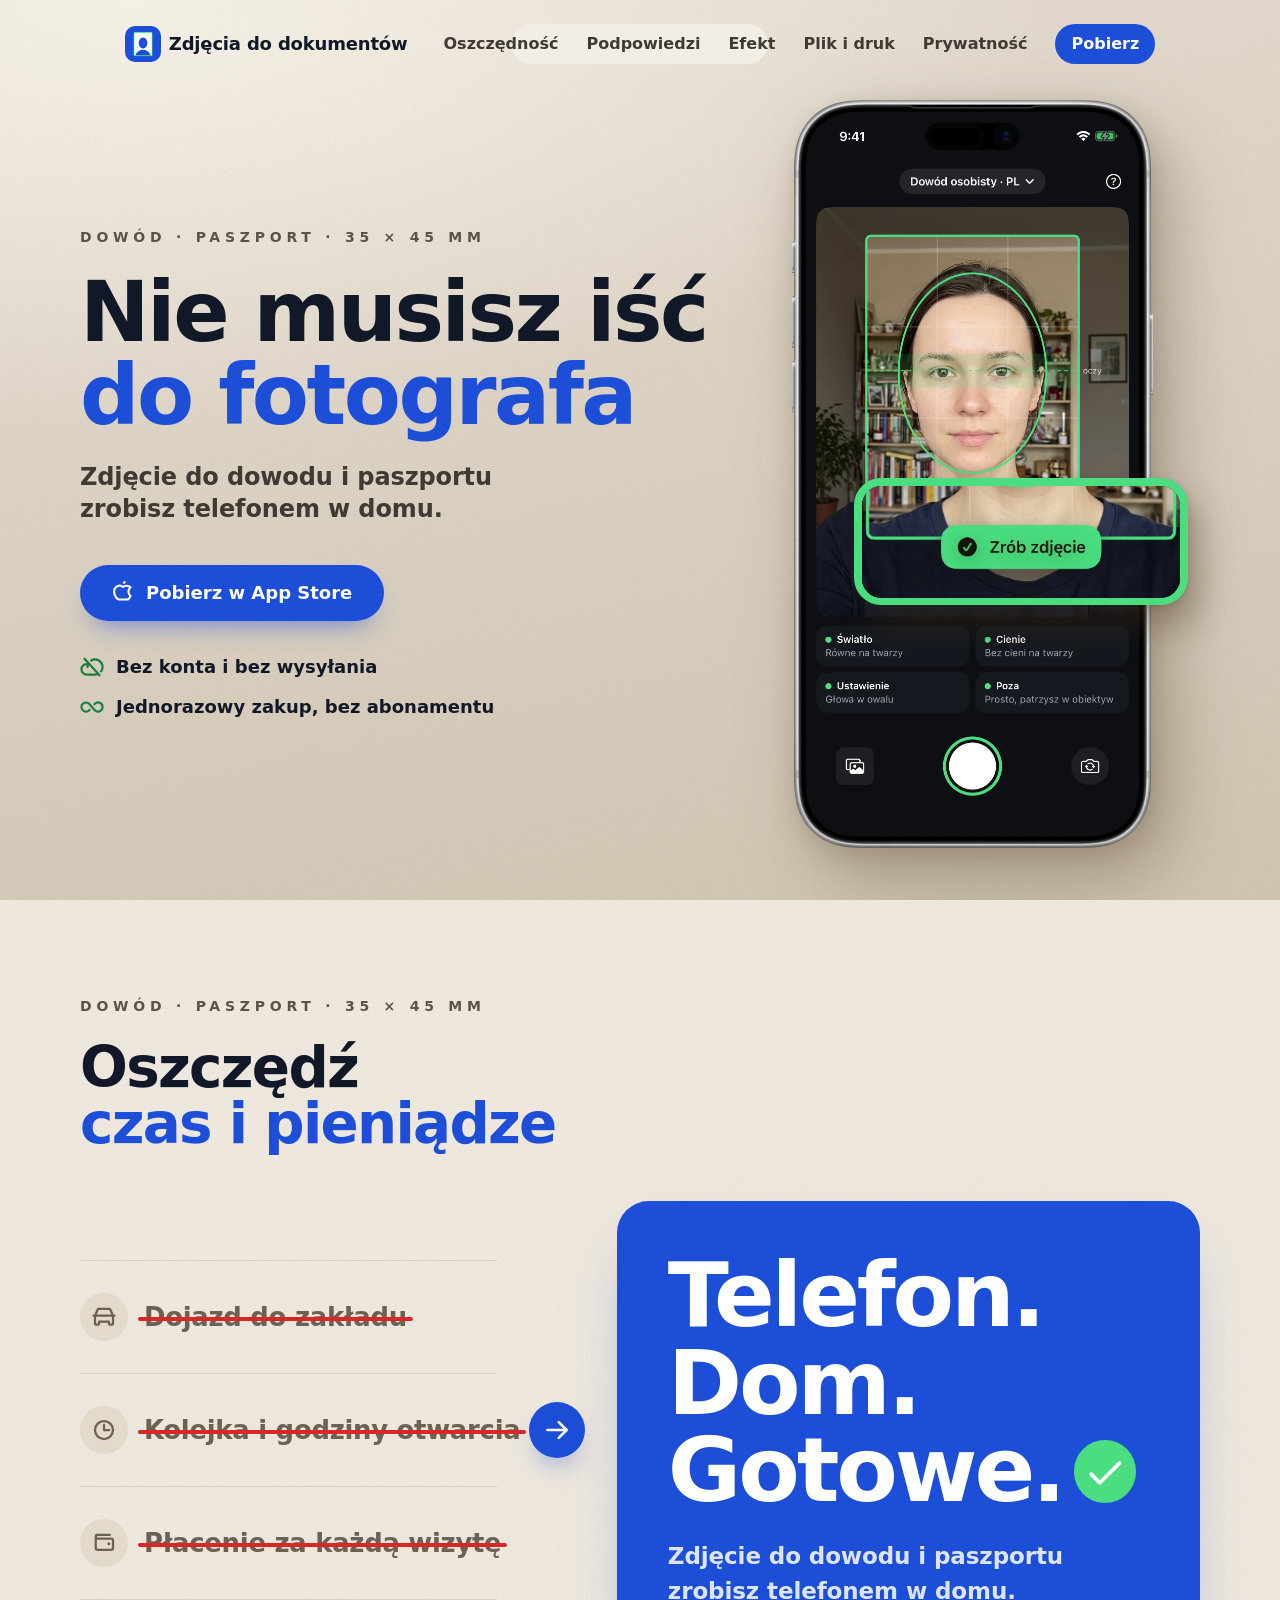
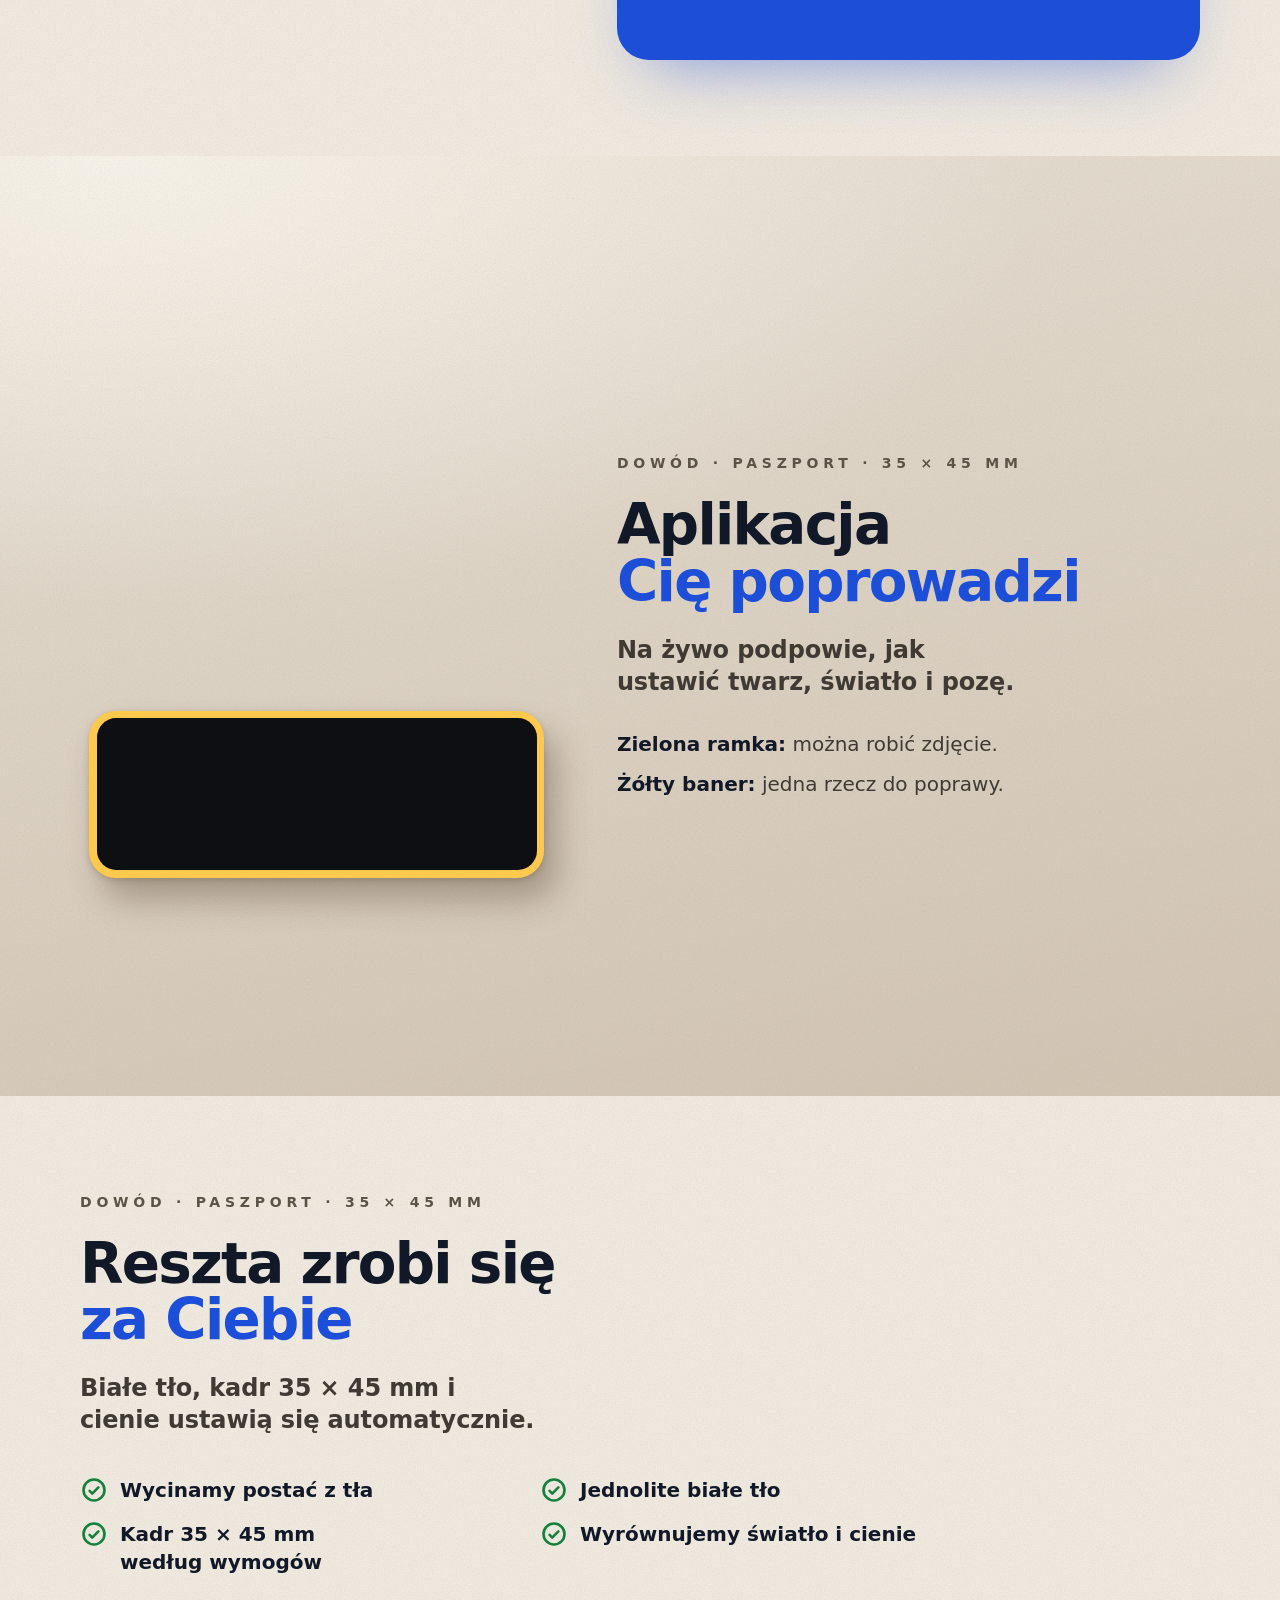
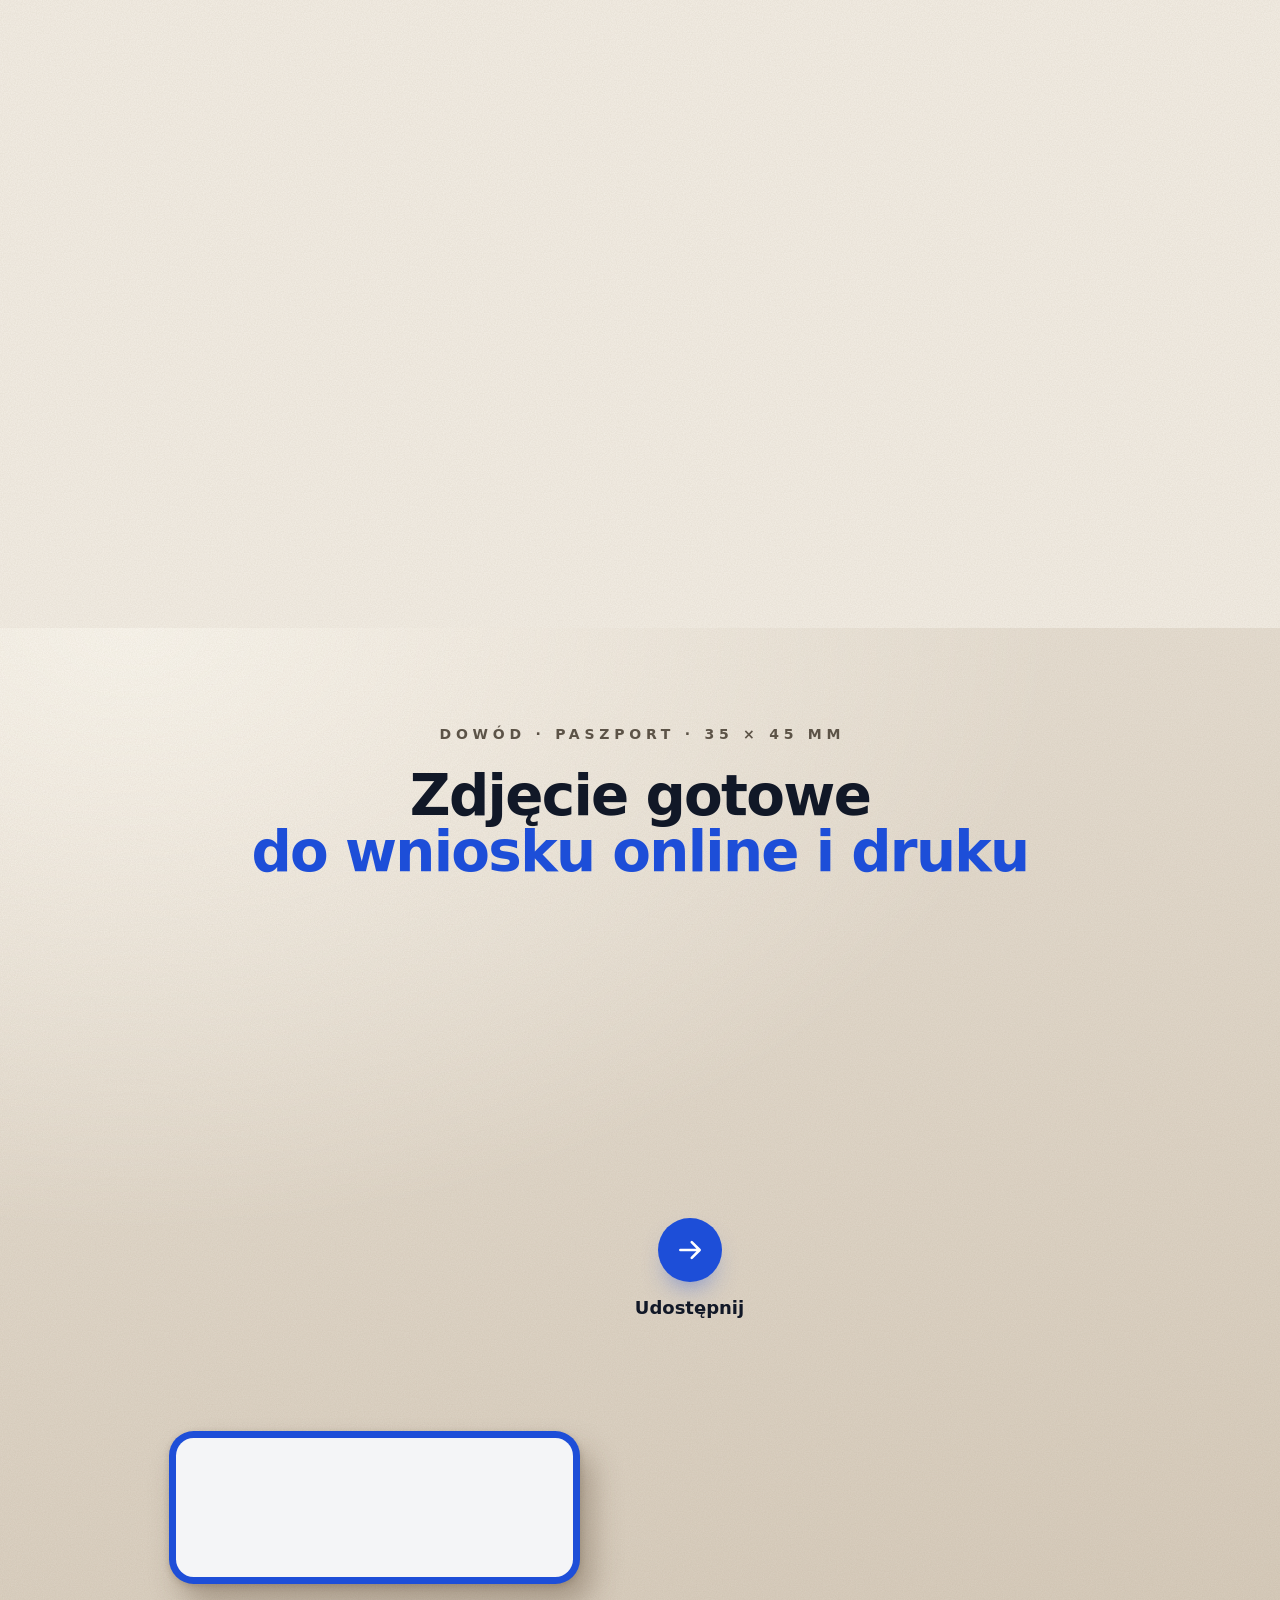
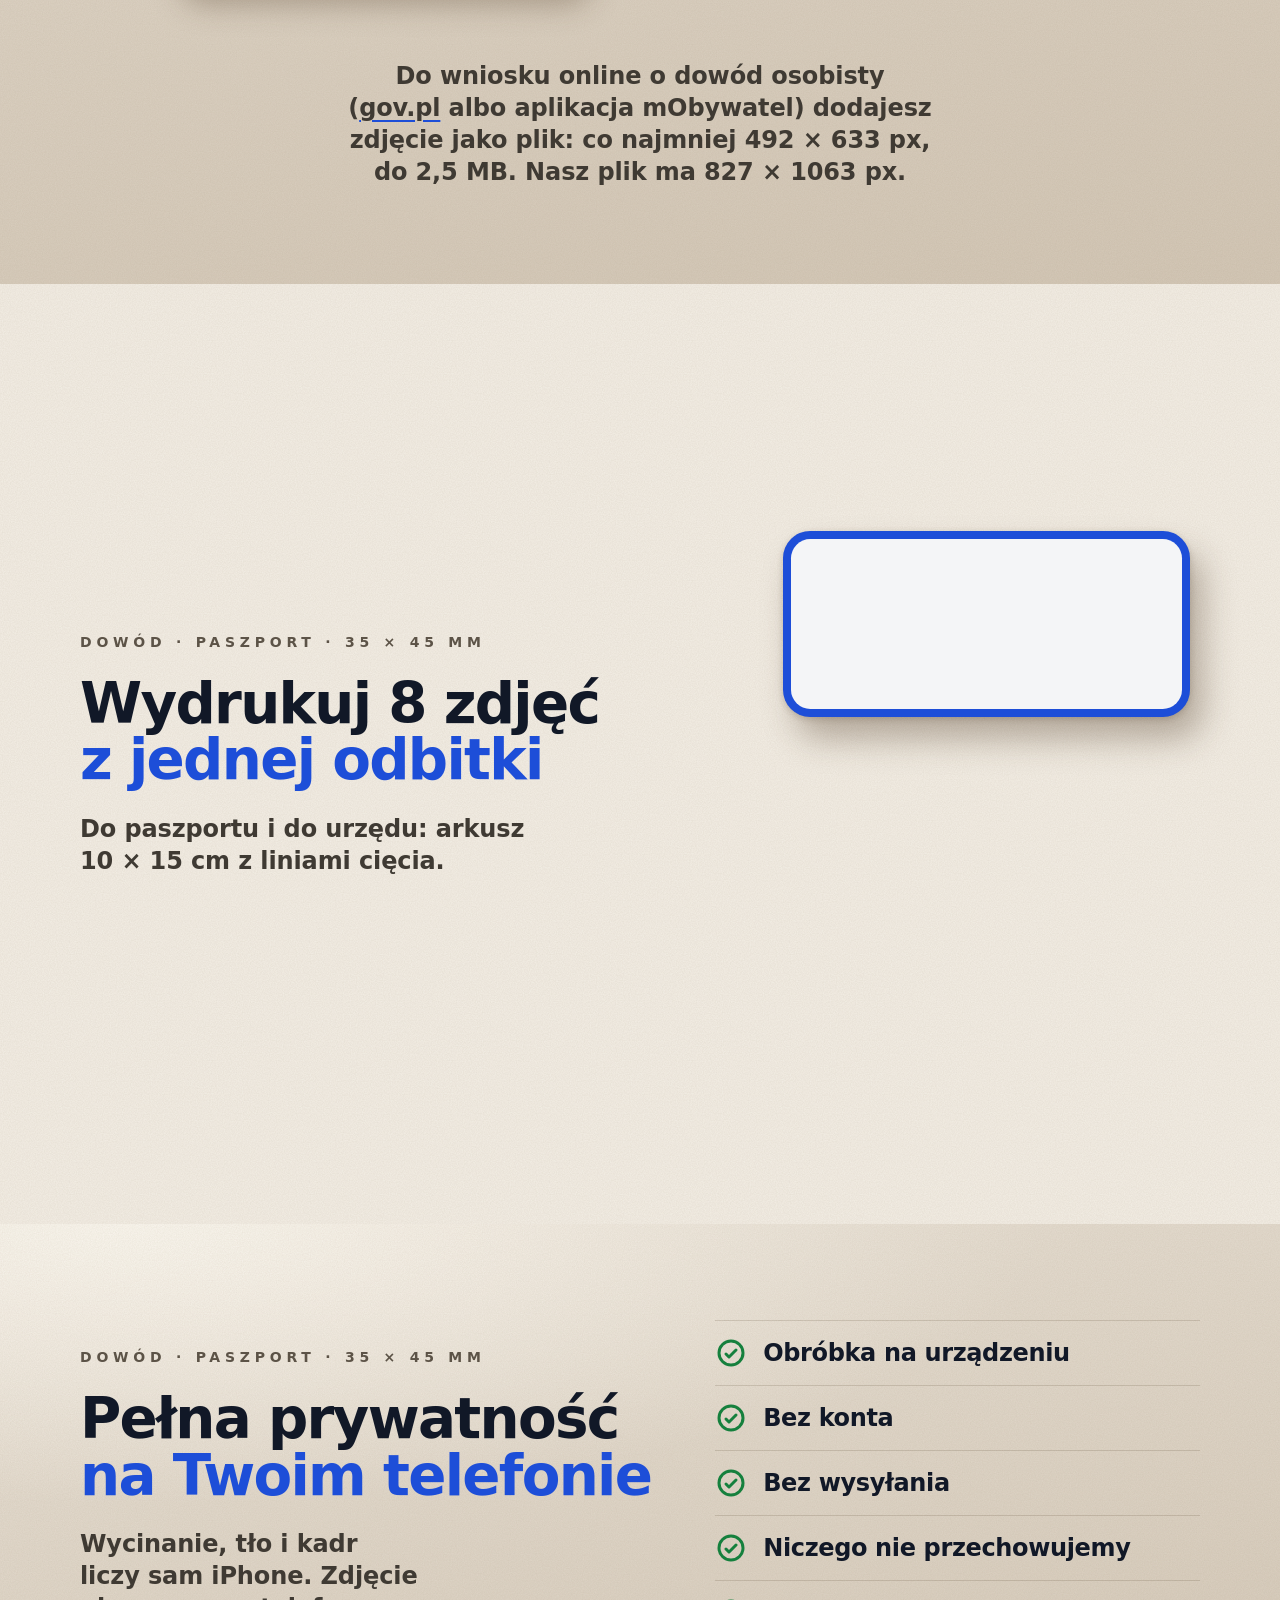
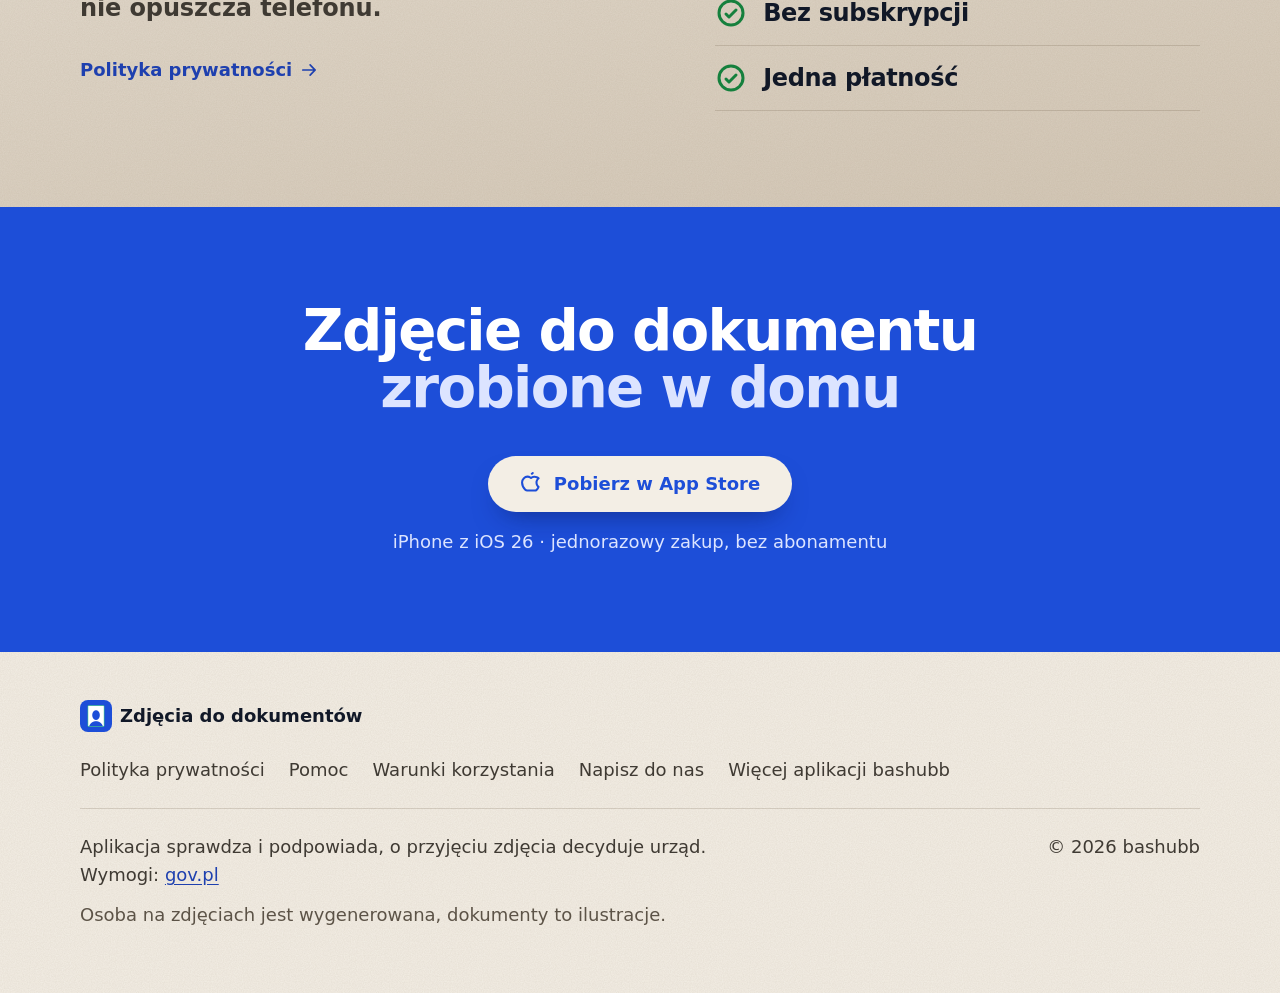
==== index.html @ 4c72c9cf "Strona w korzeniu repozytorium (Pages z korzenia)" ====
<!doctype html>
<html lang="pl" class="no-js">
<head>
<meta charset="utf-8">
<meta name="viewport" content="width=device-width, initial-scale=1, viewport-fit=cover">
<title>Zdjęcia do dokumentów: zdjęcie do dowodu i paszportu telefonem w domu</title>
<meta name="description" content="Zdjęcie do dowodu i paszportu zrobisz telefonem w domu. Aparat z ramką i owalem z maski MSWiA, podpowiedzi na żywo, potem białe tło, kadr 35 × 45 mm i cienie robią się same. Plik do wniosku online o dowód osobisty albo arkusz 10 × 15 cm do druku. Wszystko na iPhonie.">
<link rel="canonical" href="https://bashubb.com/idphoto/">
<meta property="og:url" content="https://bashubb.com/idphoto/">
<meta name="theme-color" content="#f3eee5">
<meta name="color-scheme" content="light">
<meta property="og:type" content="website">
<meta property="og:locale" content="pl_PL">
<meta property="og:site_name" content="Zdjęcia do dokumentów">
<meta property="og:title" content="Nie musisz iść do fotografa">
<meta property="og:description" content="Zdjęcie do dowodu i paszportu zrobisz telefonem w domu. Ramka z maski MSWiA, białe tło i kadr 35 × 45 mm. Wszystko na iPhonie.">
<meta property="og:image" content="https://bashubb.com/idphoto/assets/social-preview.jpg">
<meta property="og:image:width" content="1200">
<meta property="og:image:height" content="630">
<meta property="og:image:alt" content="Zdjęcia do dokumentów: Nie musisz iść do fotografa. Aparat z zieloną ramką do zdjęcia do dowodu i paszportu.">
<meta name="twitter:card" content="summary_large_image">
<meta name="twitter:image" content="https://bashubb.com/idphoto/assets/social-preview.jpg">
<link rel="icon" href="assets/fav/favicon-32.png" type="image/png" sizes="32x32">
<link rel="icon" href="assets/fav/favicon-48.png" type="image/png" sizes="48x48">
<link rel="icon" href="assets/fav/favicon-192.png" type="image/png" sizes="192x192">
<link rel="apple-touch-icon" href="assets/fav/apple-touch-icon.png">
<link rel="preload" href="assets/media/phone-ready.webp" as="image" type="image/webp" fetchpriority="high">
<link rel="stylesheet" href="assets/landing.css?v=2">
<link rel="stylesheet" href="assets/idphoto.css?v=3">
<script type="application/ld+json">
{
  "@context": "https://schema.org",
  "@type": "SoftwareApplication",
  "name": "Zdjęcia do dokumentów",
  "operatingSystem": "iOS 26 lub nowszy",
  "applicationCategory": "PhotographyApplication",
  "inLanguage": "pl",
  "url": "https://bashubb.com/idphoto/",
  "description": "Zdjęcie do dowodu osobistego i paszportu telefonem: ramka i owal z maski MSWiA, podpowiedzi na żywo, automatycznie białe tło, kadr 35 × 45 mm i wyrównane cienie. Plik do wniosku online o dowód osobisty albo arkusz 10 × 15 cm do druku (paszport, urząd). Wszystko na telefonie.",
  "publisher": {"@type": "Organization", "name": "bashubb", "url": "https://bashubb.com/"}
}
</script>
</head>
<body>
<svg width="0" height="0" style="position:absolute" aria-hidden="true"><symbol id="i-apple-logo" viewBox="0 0 256 256" fill="currentColor"><path d="M227,168a12,12,0,0,0-4.21-5.09C207.25,152.22,204,133.68,204,120c0-16.17,12.68-30.6,20.25-37.76a12,12,0,0,0,0-17.43C210.89,52.17,188.81,44,168,44a76.29,76.29,0,0,0-40,11.37,75.59,75.59,0,0,0-93.58,11A78.64,78.64,0,0,0,12,123.51,131,131,0,0,0,53.43,216,43.81,43.81,0,0,0,83.6,228h87.69a43.87,43.87,0,0,0,32.05-13.85,127.63,127.63,0,0,0,18.4-25.39c1.57-2.88,3-5.71,4.14-8.41C227.47,176.67,229.12,172.87,227,168Zm-41.23,29.82A19.78,19.78,0,0,1,171.29,204H83.6a19.85,19.85,0,0,1-13.7-5.42A107.18,107.18,0,0,1,36,122.88,54.49,54.49,0,0,1,51.5,83.28,50.86,50.86,0,0,1,88,68h.72A51.5,51.5,0,0,1,120.48,79.4a12,12,0,0,0,15,0A51.41,51.41,0,0,1,168,68a67.24,67.24,0,0,1,29.88,7.4C186.26,89.66,180,105.13,180,120c0,23.33,7.47,42.89,21.25,56.19A103.3,103.3,0,0,1,185.76,197.81ZM128.75,13A43.83,43.83,0,0,1,142.17,1.51a12,12,0,0,1,11.64,21,19.84,19.84,0,0,0-6.11,5.24A12,12,0,0,1,128.75,13Z"/></symbol><symbol id="i-arrow-right" viewBox="0 0 256 256" fill="currentColor"><path d="M224.49,136.49l-72,72a12,12,0,0,1-17-17L187,140H40a12,12,0,0,1,0-24H187L135.51,64.48a12,12,0,0,1,17-17l72,72A12,12,0,0,1,224.49,136.49Z"/></symbol><symbol id="i-car-simple" viewBox="0 0 256 256" fill="currentColor"><path d="M240,100h-8.2L205.08,39.88A20,20,0,0,0,186.8,28H69.2A20,20,0,0,0,50.92,39.88L24.2,100H16a12,12,0,0,0,0,24h4v76a20,20,0,0,0,20,20H68a20,20,0,0,0,20-20V188h80v12a20,20,0,0,0,20,20h28a20,20,0,0,0,20-20V124h4a12,12,0,0,0,0-24ZM71.8,52H184.2l21.33,48H50.47ZM212,196H192V176a12,12,0,0,0-12-12H76a12,12,0,0,0-12,12v20H44V124H212Z"/></symbol><symbol id="i-check" viewBox="0 0 256 256" fill="currentColor"><path d="M232.49,80.49l-128,128a12,12,0,0,1-17,0l-56-56a12,12,0,1,1,17-17L96,183,215.51,63.51a12,12,0,0,1,17,17Z"/></symbol><symbol id="i-check-circle" viewBox="0 0 256 256" fill="currentColor"><path d="M176.49,95.51a12,12,0,0,1,0,17l-56,56a12,12,0,0,1-17,0l-24-24a12,12,0,1,1,17-17L112,143l47.51-47.52A12,12,0,0,1,176.49,95.51ZM236,128A108,108,0,1,1,128,20,108.12,108.12,0,0,1,236,128Zm-24,0a84,84,0,1,0-84,84A84.09,84.09,0,0,0,212,128Z"/></symbol><symbol id="i-clock" viewBox="0 0 256 256" fill="currentColor"><path d="M128,20A108,108,0,1,0,236,128,108.12,108.12,0,0,0,128,20Zm0,192a84,84,0,1,1,84-84A84.09,84.09,0,0,1,128,212Zm68-84a12,12,0,0,1-12,12H128a12,12,0,0,1-12-12V72a12,12,0,0,1,24,0v44h44A12,12,0,0,1,196,128Z"/></symbol><symbol id="i-cloud-slash" viewBox="0 0 256 256" fill="currentColor"><path d="M56.88,31.93A12,12,0,1,0,39.12,48.07L71.79,84A68,68,0,0,0,72,220h88a91.26,91.26,0,0,0,30.66-5.24l8.46,9.31a12,12,0,0,0,17.76-16.14ZM160,196H72a44,44,0,0,1-1.8-87.95A91.91,91.91,0,0,0,68,128a12,12,0,0,0,24,0,68.22,68.22,0,0,1,2.66-18.84l77.88,85.67A68.67,68.67,0,0,1,160,196Zm92-68a91.32,91.32,0,0,1-17.53,54,12,12,0,1,1-19.41-14.11,68,68,0,0,0-89.57-98.53,12,12,0,0,1-12.2-20.66A92,92,0,0,1,252,128Z"/></symbol><symbol id="i-infinity" viewBox="0 0 256 256" fill="currentColor"><path d="M252,128a60,60,0,0,1-102.43,42.43l-.49-.53L89.22,102.31a36,36,0,1,0,0,51.38l3.08-3.48a12,12,0,1,1,18,15.91l-3.35,3.78-.49.53a60,60,0,1,1,0-84.86l.49.53,59.86,67.59a36,36,0,1,0,0-51.38l-3.08,3.48a12,12,0,1,1-18-15.91l3.35-3.78.49-.53A60,60,0,0,1,252,128Z"/></symbol><symbol id="i-wallet" viewBox="0 0 256 256" fill="currentColor"><path d="M196,136a16,16,0,1,1-16-16A16,16,0,0,1,196,136Zm40-36v80a32,32,0,0,1-32,32H60a32,32,0,0,1-32-32V60.92A32,32,0,0,1,60,28H192a12,12,0,0,1,0,24H60a8,8,0,0,0-8,8.26v.08A8.32,8.32,0,0,0,60.48,68H204A32,32,0,0,1,236,100Zm-24,0a8,8,0,0,0-8-8H60.48A33.72,33.72,0,0,1,52,90.92V180a8,8,0,0,0,8,8H204a8,8,0,0,0,8-8Z"/></symbol></svg>

<a class="skip" href="#main">Przejdź do treści</a>

<nav class="island" aria-label="Główna nawigacja">
  <a class="brand" href="./"><img src="assets/app-icon-128.png" alt="" width="28" height="28">Zdjęcia do dokumentów</a>
  <div class="links">
    <a href="#save">Oszczędność</a>
    <a href="#guide">Podpowiedzi</a>
    <a href="#auto">Efekt</a>
    <a href="#send">Plik i druk</a>
    <a href="#privacy">Prywatność</a>
  </div>
  <a class="btn sm cta" href="https://apps.apple.com/pl/app/" data-todo="app-store-url">Pobierz</a>
  <button class="burger" type="button" aria-expanded="false" aria-controls="menu" aria-label="Otwórz menu"><span></span><span></span></button>
</nav>
<div class="menu" id="menu">
  <a href="#save">Oszczędność</a>
  <a href="#guide">Podpowiedzi</a>
  <a href="#auto">Efekt</a>
  <a href="#send">Plik i druk</a>
  <a href="#privacy">Prywatność</a>
  <a href="support/">Pomoc</a>
</div>

<main id="main">

<!-- 1. Hero -->
<section class="hero band-sand" aria-labelledby="hero-title">
  <div class="wrap hero-grid">
    <div class="hero-copy reveal">
      <span class="eyebrow">Dowód · paszport · 35&nbsp;×&nbsp;45&nbsp;mm</span>
      <h1 class="hero-title" id="hero-title"><span class="l1">Nie musisz iść</span> <span class="l2">do fotografa</span></h1>
      <p class="sub">Zdjęcie do dowodu i paszportu zrobisz telefonem w domu.</p>
      <div class="cta-row">
        <a class="btn lg" href="https://apps.apple.com/pl/app/" data-todo="app-store-url"><svg class="apple" aria-hidden="true"><use href="#i-apple-logo"/></svg>Pobierz w App Store</a>
      </div>
      <ul class="proof" aria-label="W skrócie">
        <li><svg aria-hidden="true"><use href="#i-cloud-slash"/></svg>Bez konta i bez wysyłania</li>
        <li><svg aria-hidden="true"><use href="#i-infinity"/></svg>Jednorazowy zakup, bez abonamentu</li>
      </ul>
    </div>
    <div class="stage-col reveal d2" style="--or:0.13">
      <div class="stage">
        <img class="ph" src="assets/media/phone-ready.webp" width="1428" height="2959" alt="Aparat aplikacji: twarz w zielonej ramce i owalu, a na dole zielony baner „Zrób zdjęcie” i cztery podpowiedzi: światło, cienie, ustawienie, poza" fetchpriority="high">
        <div class="zoom green" aria-hidden="true" style="--zl:17.087%;--zt:50.558%;--zw:92.640%;--rx:0.19538;--ry:0.49882;--rw:0.60924;--rh:0.10308;--ar:870/305"><div class="zp"><div class="zi i-ready"></div></div></div>
      </div>
    </div>
  </div>
</section>

<!-- 2. Save -->
<section class="save band-light pad" id="save" aria-labelledby="save-title">
  <div class="wrap">
    <div class="reveal">
      <span class="eyebrow">Dowód · paszport · 35&nbsp;×&nbsp;45&nbsp;mm</span>
      <h2 class="title" id="save-title"><span class="l1">Oszczędź</span> <span class="l2">czas i pieniądze</span></h2>
    </div>
    <div class="save-grid">
      <ul class="costs reveal" aria-label="Czego nie trzeba robić">
        <li><span class="badge" aria-hidden="true"><svg><use href="#i-car-simple"/></svg></span><s class="cost">Dojazd do zakładu</s></li>
        <li><span class="badge" aria-hidden="true"><svg><use href="#i-clock"/></svg></span><s class="cost">Kolejka i godziny otwarcia</s></li>
        <li><span class="badge" aria-hidden="true"><svg><use href="#i-wallet"/></svg></span><s class="cost">Płacenie za każdą wizytę</s></li>
      </ul>
      <span class="save-arrow" aria-hidden="true"><svg><use href="#i-arrow-right"/></svg></span>
      <div class="answer-card reveal d2">
        <p class="answer"><span>Telefon.</span><span>Dom.</span><span class="done">Gotowe.<i class="tick" aria-hidden="true"><svg><use href="#i-check"/></svg></i></span></p>
        <p class="answer-sub">Zdjęcie do dowodu i paszportu zrobisz telefonem w&nbsp;domu.</p>
      </div>
    </div>
  </div>
</section>

<!-- 3. Guide -->
<section class="guide band-sand pad" id="guide" aria-labelledby="guide-title">
  <div class="wrap split">
    <div class="stage-col reveal" style="--ol:0.31">
      <div class="stage">
        <img class="ph" src="assets/media/phone-hint.webp" width="1428" height="2959" alt="Aparat z żółtym banerem „Odsuń się trochę” i czterema podpowiedziami na dole: światło, cienie, ustawienie podświetlone na żółto, poza" loading="lazy">
        <div class="zoom amber" aria-hidden="true" style="--zl:-28.390%;--zt:61.375%;--zw:126.009%;--rx:0.04482;--ry:0.69145;--rw:0.91036;--rh:0.14363;--ar:1300/425;--zp:0.01681;--zbg:#0e0f12"><div class="zp"><div class="zi i-hint"></div></div></div>
      </div>
    </div>
    <div class="reveal d2">
      <span class="eyebrow">Dowód · paszport · 35&nbsp;×&nbsp;45&nbsp;mm</span>
      <h2 class="title" id="guide-title"><span class="l1">Aplikacja</span> <span class="l2">Cię poprowadzi</span></h2>
      <p class="sub">Na żywo podpowie, jak ustawić twarz, światło i pozę.</p>
      <ul class="say">
        <li><b>Zielona ramka:</b> można robić zdjęcie.</li>
        <li><b>Żółty baner:</b> jedna rzecz do poprawy.</li>
      </ul>
    </div>
  </div>
</section>

<!-- 4. The rest is automatic -->
<section class="auto band-light pad" id="auto" aria-labelledby="auto-title">
  <div class="wrap">
    <div class="reveal">
      <span class="eyebrow">Dowód · paszport · 35&nbsp;×&nbsp;45&nbsp;mm</span>
      <h2 class="title" id="auto-title"><span class="l1">Reszta zrobi się</span> <span class="l2">za Ciebie</span></h2>
      <p class="sub">Białe tło, kadr 35&nbsp;×&nbsp;45&nbsp;mm i cienie ustawią się automatycznie.</p>
    </div>
    <ul class="ticks reveal d1">
      <li><svg aria-hidden="true"><use href="#i-check-circle"/></svg>Wycinamy postać z tła</li>
      <li><svg aria-hidden="true"><use href="#i-check-circle"/></svg>Jednolite białe tło</li>
      <li><svg aria-hidden="true"><use href="#i-check-circle"/></svg>Kadr 35&nbsp;×&nbsp;45&nbsp;mm według wymogów</li>
      <li><svg aria-hidden="true"><use href="#i-check-circle"/></svg>Wyrównujemy światło i cienie</li>
    </ul>
    <div class="docs reveal">
      <img src="assets/media/documents.webp" width="2400" height="1300" alt="Makiety dokumentów z tym samym zdjęciem: paszport, dowód osobisty i prawo jazdy (ilustracja)" loading="lazy">
    </div>
  </div>
</section>

<!-- 5. Send the file -->
<section class="send band-sand pad" id="send" aria-labelledby="send-title">
  <div class="wrap">
    <div class="center reveal">
      <span class="eyebrow">Dowód · paszport · 35&nbsp;×&nbsp;45&nbsp;mm</span>
      <h2 class="title" id="send-title"><span class="l1">Zdjęcie gotowe</span> <span class="l2">do wniosku online i druku</span></h2>
    </div>
    <div class="flow">
      <div class="stage-col reveal" style="--ol:0.30">
        <div class="stage">
          <img class="ph" src="assets/media/phone-result.webp" width="1428" height="2959" alt="Zdjęcie gotowe: portret na białym tle, lista sprawdzonych wymogów i przyciski „Zapisz w Zdjęciach”, „Zapisz w Plikach” i „Udostępnij”" loading="lazy">
          <div class="zoom blue" aria-hidden="true" style="--zl:-26.639%;--zt:73.491%;--zw:124.608%;--rx:0.05882;--ry:0.81480;--rw:0.88235;--rh:0.13518;--ar:1260/400;--zp:0.02801;--zbg:#f4f5f7"><div class="zp"><div class="zi i-result"></div></div></div>
        </div>
      </div>
      <div class="flow-arrow reveal d1">
        <span class="arrow" aria-hidden="true"><svg><use href="#i-arrow-right"/></svg></span>
        <span>Udostępnij</span>
      </div>
      <div class="fig-form">
        <div class="stage-col reveal d2">
          <div class="stage">
            <img class="ph" src="assets/media/iphone-form.webp" width="900" height="1865" alt="Przykładowy formularz „Wnioski online”: krok 3 z 5, dodany plik ze zdjęciem z komunikatem „Plik dodany” i odhaczone wymagania (ilustracja)" loading="lazy">
          </div>
        </div>
      </div>
    </div>
    <p class="sub send-note reveal">Do wniosku online o dowód osobisty (<a href="https://www.gov.pl/web/gov/uzyskaj-dowod-osobisty" rel="noopener">gov.pl</a> albo aplikacja mObywatel) dodajesz zdjęcie jako plik: co najmniej 492&nbsp;×&nbsp;633&nbsp;px, do 2,5&nbsp;MB. Nasz plik ma 827&nbsp;×&nbsp;1063&nbsp;px.</p>
  </div>
</section>

<!-- 6. Print -->
<section class="print band-light pad" id="print" aria-labelledby="print-title">
  <div class="wrap split flip">
    <div class="reveal">
      <span class="eyebrow">Dowód · paszport · 35&nbsp;×&nbsp;45&nbsp;mm</span>
      <h2 class="title" id="print-title"><span class="l1">Wydrukuj 8 zdjęć</span> <span class="l2">z jednej odbitki</span></h2>
      <p class="sub">Do paszportu i do urzędu: arkusz 10&nbsp;×&nbsp;15&nbsp;cm z liniami cięcia.</p>
    </div>
    <div class="stage-col reveal d2" style="--or:0.20">
      <div class="stage">
        <img class="ph" src="assets/media/phone-print.webp" width="1428" height="2959" alt="Zdjęcie gotowe, zakładka „Do druku”: arkusz 10 × 15 cm z ośmioma zdjęciami i lista sprawdzonych wymogów" loading="lazy">
        <div class="zoom blue" aria-hidden="true" style="--zl:4.482%;--zt:20.210%;--zw:112.807%;--rx:0.04482;--ry:0.20818;--rw:0.86835;--rh:0.17405;--ar:1240/515;--zp:0.01681;--zbg:#f4f5f7"><div class="zp"><div class="zi i-print"></div></div></div>
      </div>
    </div>
  </div>
</section>

<!-- 6. Privacy -->
<section class="privacy band-sand pad" id="privacy" aria-labelledby="privacy-title">
  <div class="wrap priv">
    <div class="reveal">
      <span class="eyebrow">Dowód · paszport · 35&nbsp;×&nbsp;45&nbsp;mm</span>
      <h2 class="title" id="privacy-title"><span class="l1">Pełna prywatność</span> <span class="l2">na Twoim telefonie</span></h2>
      <p class="sub">Wycinanie, tło i kadr liczy sam iPhone. Zdjęcie nie opuszcza telefonu.</p>
      <a class="more" href="privacy/">Polityka prywatności<svg aria-hidden="true"><use href="#i-arrow-right"/></svg></a>
    </div>
    <ul class="pv reveal d2">
      <li><svg aria-hidden="true"><use href="#i-check-circle"/></svg>Obróbka na urządzeniu</li>
      <li><svg aria-hidden="true"><use href="#i-check-circle"/></svg>Bez konta</li>
      <li><svg aria-hidden="true"><use href="#i-check-circle"/></svg>Bez wysyłania</li>
      <li><svg aria-hidden="true"><use href="#i-check-circle"/></svg>Niczego nie przechowujemy</li>
      <li><svg aria-hidden="true"><use href="#i-check-circle"/></svg>Bez subskrypcji</li>
      <li><svg aria-hidden="true"><use href="#i-check-circle"/></svg>Jedna płatność</li>
    </ul>
  </div>
</section>

<!-- 7. Final call -->
<section class="final pad" aria-labelledby="final-title">
  <div class="wrap">
    <h2 class="title reveal" id="final-title"><span class="l1">Zdjęcie do dokumentu</span> <span class="l2">zrobione w domu</span></h2>
    <div class="cta-row reveal d1">
      <a class="btn lg" href="https://apps.apple.com/pl/app/" data-todo="app-store-url"><svg class="apple" aria-hidden="true"><use href="#i-apple-logo"/></svg>Pobierz w App Store</a>
    </div>
    <p class="small reveal d2">iPhone z iOS 26 · jednorazowy zakup, bez abonamentu</p>
  </div>
</section>
</main>

<footer class="footer">
  <div class="wrap">
    <a class="brand" href="./"><img src="assets/app-icon-128.png" alt="" width="32" height="32">Zdjęcia do dokumentów</a>
    <nav aria-label="Stopka">
      <a href="privacy/">Polityka prywatności</a>
      <a href="support/">Pomoc</a>
      <a href="https://www.apple.com/legal/internet-services/itunes/dev/stdeula/">Warunki korzystania</a>
      <a href="mailto:bashubb.dev@gmail.com">Napisz do nas</a>
      <a href="https://bashubb.com/">Więcej aplikacji bashubb</a>
    </nav>
    <div class="meta">
      <p class="note">Aplikacja sprawdza i podpowiada, o przyjęciu zdjęcia decyduje urząd. Wymogi: <a href="https://www.gov.pl/web/gov/zdjecie-do-dowodu-lub-paszportu" rel="noopener">gov.pl</a></p>
      <span>© 2026 bashubb</span>
      <p class="quiet">Osoba na zdjęciach jest wygenerowana, dokumenty to ilustracje.</p>
    </div>
  </div>
</footer>

<script src="assets/landing.js?v=2"></script>
<script>
(() => {
  // landing.js is shared across sites and labels its menu button in English; relabel it in Polish
  const burger = document.querySelector(".burger");
  if (!burger) return;
  const label = () => burger.setAttribute("aria-label", burger.getAttribute("aria-expanded") === "true" ? "Zamknij menu" : "Otwórz menu");
  burger.addEventListener("click", label);
  const menu = document.getElementById("menu");
  if (menu) menu.addEventListener("click", label);
  addEventListener("keydown", (e) => { if (e.key === "Escape") label(); });
})();
</script>
</body>
</html>
---- assets/landing.css ----
/* Shared landing system for bashubb app sites (Wipe, Ringbox, Tempo).
   Values follow the landing-page-design skill: Tailwind type scale, the
   2/4/8/12/16/24/32/40/48/64/80/96 spacing set, Tailwind radii, one easing.
   Each site sets its colours in theme.css. Keep this file identical across sites. */


:root {
  --s-25: 2px; --s-50: 4px; --s-75: 8px; --s-100: 12px; --s-200: 16px; --s-300: 24px;
  --s-400: 32px; --s-500: 40px; --s-600: 48px; --s-700: 64px; --s-800: 80px; --s-900: 96px;
  --ease: cubic-bezier(0.32, 0.72, 0, 1);
  --dur: 700ms;
  --wrap: 1120px;
  --gutter: var(--s-300);
}
@media (max-width: 640px) { :root { --gutter: var(--s-200); } }

*, *::before, *::after { box-sizing: border-box; }
html { -webkit-text-size-adjust: 100%; -webkit-tap-highlight-color: transparent; scroll-behavior: smooth; }
@media (prefers-reduced-motion: reduce) { html { scroll-behavior: auto; } }
body {
  margin: 0;
  background: var(--bg);
  color: var(--text);
  font-family: system-ui, sans-serif;
  font-size: 16px; line-height: 24px;
  font-optical-sizing: auto;
  -webkit-font-smoothing: antialiased;
  overflow-x: clip;
}
img, video, svg { display: block; max-width: 100%; }
a { color: inherit; }
button { font: inherit; color: inherit; }
button, a, [role="button"], summary { touch-action: manipulation; }
button, .btn, .store-badge, .chip, summary { -webkit-user-select: none; user-select: none; -webkit-touch-callout: none; }
h1, h2, h3, p { margin: 0; }
h1, h2, h3 { text-wrap: balance; font-weight: 700; }
p, li, dd { text-wrap: pretty; }
::selection { background: var(--accent); color: var(--on-accent); }

:focus-visible { outline: 3px solid var(--focus, var(--accent)); outline-offset: 3px; border-radius: 8px; }

.skip {
  position: fixed; left: var(--s-200); top: var(--s-200); z-index: 100;
  padding: var(--s-75) var(--s-100); border-radius: 9999px;
  background: var(--text); color: var(--bg); font-weight: 600; text-decoration: none;
  transform: translateY(-200%); transition: transform var(--dur) var(--ease);
}
.skip:focus { transform: none; }

.wrap { width: min(100% - 2 * var(--gutter), var(--wrap)); margin-inline: auto; }
.center { text-align: center; }
.center .lead, .center h2 { margin-inline: auto; }

section { position: relative; }
.pad { padding-block: var(--s-900); }
@media (max-width: 640px) { .pad { padding-block: var(--s-700); } }

/* Type */
.eyebrow {
  display: inline-block; margin-bottom: var(--s-200);
  font-size: 14px; line-height: 20px; font-weight: 600; letter-spacing: 0.02em;
  color: var(--accent-text, var(--muted));
}
.hero-title {
  max-width: 680px;
  font-size: 60px; line-height: 1; letter-spacing: -0.035em; font-weight: 700;
  background: linear-gradient(90deg, var(--h-from), var(--h-to));
  -webkit-background-clip: text; background-clip: text; color: transparent;
  padding-bottom: 0.16em; margin-bottom: -0.08em;
}
@media (max-width: 900px) { .hero-title { font-size: 48px; } }
@media (max-width: 480px) { .hero-title { font-size: 36px; line-height: 40px; letter-spacing: -0.03em; } }
h2.title { max-width: 760px; font-size: 48px; line-height: 1; letter-spacing: -0.03em; }
@media (max-width: 900px) { h2.title { font-size: 36px; line-height: 40px; } }
@media (max-width: 480px) { h2.title { font-size: 30px; line-height: 36px; } }
h3 { font-size: 20px; line-height: 28px; letter-spacing: -0.01em; }
.lead { max-width: 680px; margin-top: var(--s-300); font-size: 18px; line-height: 28px; color: var(--muted); }
@media (max-width: 480px) { .lead { font-size: 16px; line-height: 24px; } }
.small { font-size: 14px; line-height: 20px; color: var(--muted); }

/* Buttons */
.btn {
  display: inline-flex; align-items: center; justify-content: center; gap: var(--s-75);
  min-height: 44px; padding: var(--s-75) var(--s-100);
  border: 0; border-radius: 9999px; cursor: pointer; text-decoration: none;
  font-size: 16px; line-height: 24px; font-weight: 600;
  background: var(--btn-bg, var(--text)); color: var(--btn-fg, var(--bg));
  transition: transform var(--dur) var(--ease), background-color var(--dur) var(--ease), opacity var(--dur) var(--ease);
}
@media (hover: hover) and (pointer: fine) { .btn:hover { transform: translateY(-2px); } }
.btn:active { transform: scale(0.98); transition-duration: 120ms; }
.btn svg { width: 20px; height: 20px; }
.btn.sm { min-height: 40px; font-size: 14px; line-height: 20px; padding: var(--s-75) var(--s-200); }
.btn[aria-disabled="true"] { cursor: default; background: var(--soon-bg); color: var(--soon-fg); }
@media (hover: hover) and (pointer: fine) { .btn[aria-disabled="true"]:hover { transform: none; } }

.store-badge { display: inline-flex; border-radius: 12px; transition: transform var(--dur) var(--ease), opacity var(--dur) var(--ease); }
.store-badge img { height: 52px; width: auto; }
@media (hover: hover) and (pointer: fine) { .store-badge:hover { transform: translateY(-2px); } }
.store-badge:active { transform: scale(0.98); }

.cta-row { display: flex; flex-wrap: wrap; align-items: center; gap: var(--s-200); margin-top: var(--s-400); }
.proof { display: flex; flex-wrap: wrap; gap: var(--s-75) var(--s-300); margin: var(--s-300) 0 0; padding: 0; list-style: none; font-size: 14px; line-height: 20px; color: var(--muted); }
.proof li { display: inline-flex; align-items: center; gap: var(--s-75); }
.proof svg { width: 20px; height: 20px; color: var(--accent-text, var(--text)); }

/* Store status: <html data-store="soon|live"> */
[data-store="soon"] .when-live, [data-store="live"] .when-soon { display: none !important; }

/* Fluid island nav */
.island {
  position: fixed; top: calc(var(--s-300) + env(safe-area-inset-top, 0px)); left: 50%; z-index: 50;
  transform: translateX(-50%);
  display: flex; align-items: center; gap: var(--s-75);
  width: max-content; max-width: calc(100% - 2 * var(--gutter));
  padding: var(--s-50) var(--s-75) var(--s-50) var(--s-100);
  border-radius: 9999px; border: 1px solid var(--glass-line);
  background: var(--glass); -webkit-backdrop-filter: blur(20px) saturate(1.6); backdrop-filter: blur(20px) saturate(1.6);
  transition: top 600ms var(--ease), border-radius 600ms var(--ease), padding 600ms var(--ease), background-color 600ms var(--ease), box-shadow 600ms var(--ease);
}
.island .brand { display: inline-flex; align-items: center; gap: var(--s-75); margin-right: var(--s-200); font-weight: 700; text-decoration: none; letter-spacing: -0.01em; }
.island .brand img { width: 36px; height: 36px; border-radius: 10px; }
.island .links { display: flex; gap: var(--s-50); }
.island .links a {
  padding: var(--s-75) var(--s-100); border-radius: 9999px; text-decoration: none;
  font-size: 14px; line-height: 20px; font-weight: 600; color: var(--muted);
  transition: color var(--dur) var(--ease), background-color var(--dur) var(--ease);
}
@media (hover: hover) and (pointer: fine) { .island .links a:hover { color: var(--text); background: var(--glass-hover); } }
.island .links a[aria-current="true"] { color: var(--text); background: var(--glass-hover); }
.island .cta { margin-left: var(--s-75); }
.burger { display: none; position: relative; width: 40px; height: 40px; border: 0; border-radius: 9999px; background: var(--glass-hover); cursor: pointer; }
.burger span { position: absolute; left: 12px; width: 16px; height: 2px; border-radius: 2px; background: var(--text); transition: transform var(--dur) var(--ease); }
.burger span:nth-child(1) { top: 15px; }
.burger span:nth-child(2) { top: 23px; }
.burger[aria-expanded="true"] span:nth-child(1) { transform: translateY(4px) rotate(45deg); }
.burger[aria-expanded="true"] span:nth-child(2) { transform: translateY(-4px) rotate(-45deg); }
@media (max-width: 820px) {
  .island .links, .island .cta { display: none; }
  .island { gap: var(--s-200); }
  .burger { display: block; }
}
.menu {
  position: fixed; inset: 0; z-index: 40;
  display: flex; flex-direction: column; justify-content: center; gap: var(--s-200);
  padding: var(--s-900) var(--s-400);
  background: var(--menu-bg); -webkit-backdrop-filter: blur(64px); backdrop-filter: blur(64px);
  opacity: 0; visibility: hidden;
  transition: opacity var(--dur) var(--ease), visibility 0s linear var(--dur);
}
.menu.open { opacity: 1; visibility: visible; transition: opacity var(--dur) var(--ease), visibility 0s; }
.menu a { font-size: 36px; line-height: 40px; font-weight: 700; letter-spacing: -0.02em; text-decoration: none; transform: translateY(48px); opacity: 0; transition: transform var(--dur) var(--ease), opacity var(--dur) var(--ease); }
.menu.open a { transform: none; opacity: 1; }
.menu.open a:nth-child(1) { transition-delay: 100ms; }
.menu.open a:nth-child(2) { transition-delay: 150ms; }
.menu.open a:nth-child(3) { transition-delay: 200ms; }
.menu.open a:nth-child(4) { transition-delay: 250ms; }
.menu.open a:nth-child(5) { transition-delay: 300ms; }
.menu.open a:nth-child(6) { transition-delay: 350ms; }

/* Scroll reveal */
.reveal { opacity: 0; transform: translateY(64px); filter: blur(12px); transition: opacity 900ms var(--ease), transform 900ms var(--ease), filter 900ms var(--ease); }
.reveal.in { opacity: 1; transform: none; filter: none; }
.reveal.d1 { transition-delay: 100ms; } .reveal.d2 { transition-delay: 200ms; } .reveal.d3 { transition-delay: 300ms; }
.no-js .reveal { opacity: 1; transform: none; filter: none; }

/* Tagline reveal (B11) */
.tagline { max-width: 880px; font-size: 60px; line-height: 1; letter-spacing: -0.035em; font-weight: 700; }
@media (max-width: 900px) { .tagline { font-size: 48px; } }
@media (max-width: 480px) { .tagline { font-size: 36px; line-height: 40px; } }
.tagline .w { color: var(--text); opacity: 0.28; transition: opacity 800ms var(--ease), color 800ms var(--ease); }
.tagline .w.on { opacity: 1; }
.tagline .w.hl.on { color: var(--accent-text, var(--text)); }

/* Sticky scroll scenes. JS writes --p (0…1) on [data-scene]. */
.scene { position: relative; --p: 0; }
.scene-pin { position: sticky; top: 0; height: 100vh; height: 100svh; overflow: clip; }
.stage3d { perspective: 1400px; perspective-origin: 50% 40%; }
.stage3d .obj { transform-style: preserve-3d; will-change: transform; }

/* Cards */
.card { background: var(--surface); border: 1px solid var(--line); border-radius: 24px; padding: var(--s-400); }
@media (max-width: 480px) { .card { padding: var(--s-300); } }

.grid-3 { display: grid; grid-template-columns: repeat(3, 1fr); gap: var(--s-300); }
@media (max-width: 900px) { .grid-3 { grid-template-columns: 1fr; } }

/* Phone frame for real screenshots */
.phone {
  position: relative; aspect-ratio: 1320 / 2868; width: 260px;
  padding: 8px; border-radius: 48px; background: var(--phone, #111);
  box-shadow: 0 1px 2px rgba(0,0,0,0.12), 0 32px 64px -24px rgba(0,0,0,0.35);
}
.phone img, .phone video { width: 100%; height: 100%; object-fit: cover; border-radius: 40px; background: #fff; }

/* FAQ */
.faq { max-width: 760px; margin: var(--s-600) auto 0; }
.faq details { border-bottom: 1px solid var(--line); }
.faq summary {
  display: flex; align-items: center; justify-content: space-between; gap: var(--s-200);
  padding: var(--s-300) 0; cursor: pointer; list-style: none;
  font-size: 18px; line-height: 28px; font-weight: 600;
}
.faq summary::-webkit-details-marker { display: none; }
.faq summary svg { flex: none; width: 20px; height: 20px; color: var(--muted); transition: transform var(--dur) var(--ease); }
.faq details[open] summary svg { transform: rotate(45deg); }
.faq details > div { padding: 0 0 var(--s-300); color: var(--muted); max-width: 680px; }
@media (hover: hover) and (pointer: fine) { .faq summary:hover { color: var(--accent-text, var(--text)); } }

/* Footer */
.footer { padding: var(--s-600) 0 var(--s-700); border-top: 1px solid var(--line); font-size: 14px; line-height: 20px; color: var(--muted); }
.footer .wrap { display: flex; flex-wrap: wrap; align-items: center; justify-content: space-between; gap: var(--s-300); }
.footer nav { display: flex; flex-wrap: wrap; gap: var(--s-75) var(--s-300); }
.footer a { text-decoration: none; }
@media (hover: hover) and (pointer: fine) { .footer a:hover { color: var(--text); } }
.footer .brand { display: inline-flex; align-items: center; gap: var(--s-75); color: var(--text); font-weight: 700; }
.footer .brand img { width: 40px; height: 40px; border-radius: 10px; }

.icon { width: 24px; height: 24px; flex: none; }
.sr { position: absolute; width: 1px; height: 1px; overflow: hidden; clip: rect(0 0 0 0); white-space: nowrap; }

@media (prefers-reduced-motion: reduce) {
  .reveal { transform: none; filter: none; transition: opacity 400ms linear; }
  .menu a { transform: none; }
  .stage3d .obj, .stage3d .obj * { transition: none !important; }
}

/* Real 3D iPhone: a flattened Apple bezel front (iPhone 17 Pro / Pro Max proportions),
   a stack of body layers for the 8.75 mm edge, and a back with the camera plateau.
   JS (landing.js) builds the layers. Set --w for the width. */
.iphone {
  --w: 260px; --ar: 1428 / 2959; --depth: 0.112; --radius: 0.172;
  --edge-hi: #e4e4e2; --edge-mid: #b9b9b7; --edge-lo: #7e7e7c; --back: #d9d9d7; --back-lo: #c4c4c2; --back-hi: #ececea; --ring: #c9c9c7; --glass-panel: #e2e2e0;
  position: relative; width: var(--w); aspect-ratio: var(--ar); flex: none;
  transform-style: preserve-3d;
}
.iphone[data-finish="pro-max-silver"] { --ar: 1428 / 2959; --depth: 0.112; --radius: 0.172; }
.iphone[data-finish="pro-orange"] { --ar: 1318 / 2717; --depth: 0.122; --radius: 0.18; --edge-hi: #f6a77f; --edge-mid: #e3713c; --edge-lo: #a8401a; --back: #e2702f; --back-lo: #c95a1e; --back-hi: #f18a4c; --ring: #f09a66; --glass-panel: #e98852; }
.iphone[data-finish="pro-silver"] { --ar: 1318 / 2717; --depth: 0.122; --radius: 0.18; }
.iphone > .front, .iphone > .layer, .iphone > .back { position: absolute; top: 0; bottom: 0; left: 0.6%; right: 0.6%; border-radius: calc(var(--w) * var(--radius)); }
.iphone > .front { left: 0; right: 0; width: 100%; height: 100%; border-radius: 0; transform: translateZ(calc(var(--w) * var(--depth) / 2)); }
.iphone > .layer { background: var(--c, var(--edge-mid)); }
.iphone > .layer.shadow { box-shadow: 0 48px 80px -36px rgba(0, 0, 0, 0.45); }
.iphone > .back {
  transform: translateZ(calc(var(--w) * var(--depth) / -2 - 0.5px)) rotateY(180deg);
  overflow: hidden;
  background: linear-gradient(100deg, var(--back-lo) 0%, var(--back) 38%, var(--back-hi) 70%, var(--back) 100%);
}
/* iPhone 17 Pro: full width camera plateau, lenses in a triangle, flash and LiDAR, glass panel below */
.iphone > .back .plateau {
  position: absolute; left: 0; right: 0; top: 0; height: calc(var(--w) * 0.56);
  border-radius: calc(var(--w) * var(--radius)) calc(var(--w) * var(--radius)) calc(var(--w) * 0.11) calc(var(--w) * 0.11);
  background: linear-gradient(100deg, var(--back) 0%, var(--back-hi) 55%, var(--back) 100%);
  box-shadow: 0 calc(var(--w) * 0.014) calc(var(--w) * 0.04) rgba(0, 0, 0, 0.28), inset 0 -1px 0 rgba(255, 255, 255, 0.28);
}
.iphone > .back .lens {
  position: absolute; width: calc(var(--w) * 0.235); aspect-ratio: 1; border-radius: 50%;
  background: radial-gradient(circle at 50% 50%, #08080a 0 34%, #23252b 35% 47%, #0d0d10 48% 56%, var(--ring) 57% 100%);
  box-shadow: 0 calc(var(--w) * 0.01) calc(var(--w) * 0.025) rgba(0, 0, 0, 0.45), inset 0 0 0 calc(var(--w) * 0.004) rgba(255, 255, 255, 0.35);
}
.iphone > .back .lens::after { content: ""; position: absolute; left: 36%; top: 32%; width: 12%; height: 12%; border-radius: 50%; background: rgba(140, 170, 255, 0.55); filter: blur(1px); }
.iphone > .back .lens.a { left: calc(var(--w) * 0.055); top: calc(var(--w) * 0.04); }
.iphone > .back .lens.b { left: calc(var(--w) * 0.055); top: calc(var(--w) * 0.29); }
.iphone > .back .lens.c { left: calc(var(--w) * 0.285); top: calc(var(--w) * 0.165); }
.iphone > .back .flash { position: absolute; left: calc(var(--w) * 0.62); top: calc(var(--w) * 0.08); width: calc(var(--w) * 0.085); aspect-ratio: 1; border-radius: 50%; background: radial-gradient(circle, #fffdf6 0 45%, #e8dcc2 46% 100%); box-shadow: inset 0 0 0 1px rgba(0, 0, 0, 0.2); }
.iphone > .back .lidar { position: absolute; left: calc(var(--w) * 0.62); top: calc(var(--w) * 0.38); width: calc(var(--w) * 0.085); aspect-ratio: 1; border-radius: 50%; background: radial-gradient(circle, #1b1b1f 0 55%, #050506 56% 100%); }
.iphone > .back .mic { position: absolute; left: calc(var(--w) * 0.645); top: calc(var(--w) * 0.255); width: calc(var(--w) * 0.025); aspect-ratio: 1; border-radius: 50%; background: rgba(0, 0, 0, 0.55); }
.iphone > .back .glass { position: absolute; left: calc(var(--w) * 0.075); right: calc(var(--w) * 0.075); top: calc(var(--w) * 0.7); bottom: calc(var(--w) * 0.12); border-radius: calc(var(--w) * 0.07); background: var(--glass-panel); box-shadow: inset 0 0 0 1px rgba(0, 0, 0, 0.06); }

/* Which side faces the viewer is set from JS (data-side), so it never depends on backface-visibility support */
.iphone > .back { visibility: hidden; }
.iphone[data-side="back"] > .back { visibility: visible; }
.iphone[data-side="back"] > .front { visibility: hidden; }



/* iOS Safari's floating toolbar covers the bottom of the screen on touch devices */
:root { --ui-bottom: 0px; }
@media (pointer: coarse) { :root { --ui-bottom: calc(env(safe-area-inset-bottom, 0px) + 64px); } }

/* Touch devices: keep scrolling smooth. Blur filters and backdrop blur repaint every frame on phones */
@media (pointer: coarse) {
  .reveal { filter: none !important; transform: translateY(32px); transition: opacity 700ms var(--ease), transform 700ms var(--ease); }
  .reveal.in { transform: none; }
  .menu { -webkit-backdrop-filter: none; backdrop-filter: none; background: var(--bg); }
  .iphone > .layer:nth-child(odd):not(.shadow) { display: none; }
}


/* ===== Nav: a pill that morphs into a full-width bar =====
   The background is one full-width layer clipped to the pill's shape; on scroll the clip opens to the
   whole bar (clip-path animates smoothly) and the content row widens with it. */
.island:not(.solid) {
  --island-bg: var(--surface); --pill-t: 24px; --pill-s: 40vw; --pill-b: 0px; --row-w: auto;
  top: 0; left: 0; right: 0; transform: none; width: auto; max-width: none; border: 0; border-radius: 0; background: none;
  -webkit-backdrop-filter: none; backdrop-filter: none; box-shadow: none;
  display: flex; justify-content: center; padding: calc(env(safe-area-inset-top, 0px) + var(--s-300)) 0 0;
  pointer-events: none; transition: padding 700ms var(--ease);
}
.island:not(.solid)::before {
  content: ""; position: absolute; inset: 0; z-index: -1; background: var(--island-bg);
  clip-path: inset(var(--pill-t) var(--pill-s) var(--pill-b) var(--pill-s) round 9999px);
  transition: clip-path 700ms var(--ease);
}
.island:not(.solid)::after {
  content: ""; position: absolute; left: 0; right: 0; bottom: 0; height: 1px; background: var(--glass-line); opacity: 0; transition: opacity 700ms var(--ease);
}
.island-row { pointer-events: auto; display: flex; align-items: center; gap: var(--s-75); width: var(--row-w); max-width: calc(100vw - 2 * var(--gutter));
  padding: var(--s-75) var(--s-75) var(--s-75) var(--s-200); transition: width 700ms var(--ease), padding 700ms var(--ease); box-sizing: border-box; }
.island-row .links { transition: margin 700ms var(--ease); }
.island.docked:not(.solid) { padding-top: env(safe-area-inset-top, 0px); }
.island.docked:not(.solid)::before { clip-path: inset(0 0 0 0 round 0); }
.island.docked:not(.solid)::after { opacity: 1; }
.island.docked .island-row { padding-left: 0; padding-right: 0; }
.island.docked .island-row .links { margin-left: auto; }
@media (max-width: 820px) { .island.docked .island-row .burger { margin-left: auto; } }
@media (prefers-reduced-motion: reduce) { .island:not(.solid), .island:not(.solid)::before, .island-row { transition: none; } }
@media (max-width: 720px) { .island:not(.solid), .island:not(.solid)::before, .island-row { transition: none; } }
.settled { perspective: none !important; }

/* ===== Phones (portrait and landscape): their own layout =====
   The pinned scroll scenes are desktop only (.d-only). Phones get plain sections and
   auto advancing carousels (.m-only); each slide holds its picture and its text in one screen:
   stacked in portrait, side by side in landscape. Query kept in sync with Landing.phone in landing.js. */
:root { --nav-h: calc(56px + env(safe-area-inset-top, 0px)); --m-room: calc(100svh - var(--nav-h) - var(--ui-bottom)); }
@media (pointer: coarse) and (orientation: landscape) { :root { --ui-bottom: env(safe-area-inset-bottom, 0px); } }
.m-only { display: none; }
@media (max-width: 720px), (pointer: coarse) and (max-height: 540px) {
  .d-only { display: none !important; }
  .m-only { display: block; }
  .wrap { width: auto; margin-inline: max(var(--gutter), env(safe-area-inset-left, 0px)) max(var(--gutter), env(safe-area-inset-right, 0px)); }
  html { scroll-padding-top: var(--nav-h); }
}
@media (pointer: coarse) and (max-height: 540px) and (orientation: landscape) {
  .pad { padding-block: var(--s-600); }
  .hero-title { font-size: 36px; line-height: 40px; }
  h2.title, .tagline { font-size: 30px; line-height: 36px; }
  .lead { font-size: 16px; line-height: 24px; }
}

/* one picture plus its text */
.m-slide { display: grid; gap: var(--s-300); align-content: center; justify-items: center; text-align: center; }
.m-slide .m-txt { max-width: 520px; }
.m-slide .lead { margin-top: var(--s-100); margin-inline: auto; }
.m-vis { position: relative; display: grid; place-items: center; }
.m-vis .iphone { --w: calc(min(52svh, 480px) * 0.48); }
@media (orientation: landscape) {
  .m-slide { grid-template-columns: minmax(0, 1fr) minmax(0, 1.1fr); gap: var(--s-400); text-align: left; justify-items: start; }
  .m-slide .m-vis { justify-self: center; }
  .m-slide .m-txt { order: -1; }
  .m-slide .lead { margin-inline: 0; }
  .m-vis .iphone { --w: calc((var(--m-room) - var(--s-600)) * 0.48); }
}
.m-head { margin-bottom: var(--s-300); }
@media (orientation: landscape) and (max-height: 540px) { .m-head { margin-bottom: var(--s-200); } }

/* carousel: moves by itself in a loop (transform); a finger held still pauses it; vertical swipes scroll the page */
.m-car { position: relative; overflow: hidden; }
.m-track { display: flex; margin: 0; padding: 0; list-style: none; touch-action: pan-y; will-change: transform; -webkit-user-select: none; user-select: none; -webkit-touch-callout: none; }
.m-track img { -webkit-user-drag: none; pointer-events: none; }
.m-track > * { flex: 0 0 100%; min-width: 0; margin: 0; padding-inline: max(var(--gutter), env(safe-area-inset-left, 0px)) max(var(--gutter), env(safe-area-inset-right, 0px)); }
.m-dots { display: flex; justify-content: center; gap: var(--s-75); margin-top: var(--s-200); }
.m-dots button { position: relative; width: 8px; height: 8px; padding: 0; border: 0; border-radius: 9999px; background: var(--line); cursor: pointer; transition: width 500ms var(--ease), background-color 500ms var(--ease); }
.m-dots button::after { content: ""; position: absolute; inset: -18px -8px; }
.m-dots button[aria-current="true"] { width: 24px; background: var(--dot, var(--text)); }

/* a row that drifts sideways on its own (duplicated content, -50% loop) */
.m-marquee { overflow: hidden; -webkit-mask-image: linear-gradient(90deg, transparent, #000 8%, #000 92%, transparent); mask-image: linear-gradient(90deg, transparent, #000 8%, #000 92%, transparent); }
.m-marquee > div { display: flex; width: max-content; gap: var(--s-100); animation: m-drift var(--drift, 40s) linear infinite; animation-play-state: paused; }
.m-marquee.run > div { animation-play-state: running; }
@keyframes m-drift { to { transform: translate3d(-50%, 0, 0); } }
@media (prefers-reduced-motion: reduce) { .m-marquee { overflow-x: auto; } .m-marquee > div { animation: none; } }

/* Safari: a stretched flex parent overrides aspect-ratio and squashes the phone; give it its height outright */
.iphone { height: calc(var(--w) / (var(--ar))); }

/* ===== Phones: the motion film comes first, fills the screen and holds the page =====
   [data-film-intro]: plays once; only a hard swipe (or Skip) leaves it early; when it ends the page moves on. */
.film-intro { position: relative; height: 100vh; height: 100svh; overflow: hidden; background: var(--film-bg, #000); color: var(--film-fg, #fff); }
.film-intro video { position: absolute; inset: 0; width: 100%; height: 100%; object-fit: cover; transform: translate3d(0, calc(var(--tug, 0px) * -1), 0); transition: transform 400ms var(--ease); }
.film-intro.pulling video { transition: none; }
/* never the native play glyph; if autoplay is refused (Low Power Mode) a quiet "Tap to play" instead */
.film-intro video::-webkit-media-controls-start-playback-button { display: none !important; -webkit-appearance: none; }
.film-intro video::-webkit-media-controls { display: none !important; }
.film-intro::after { content: "Tap to play"; position: absolute; left: 50%; top: 50%; padding: var(--s-75) var(--s-200); border-radius: 9999px; background: rgba(0, 0, 0, 0.55); color: #fff;
  font-size: 14px; line-height: 20px; font-weight: 600; transform: translate(-50%, -50%); opacity: 0; pointer-events: none; transition: opacity 300ms var(--ease); }
.film-intro.tap::after { opacity: 1; }
.film-intro.held, .film-held .island { touch-action: none; overscroll-behavior: none; }
.film-intro-ui { position: absolute; left: 0; right: 0; bottom: calc(var(--s-300) + var(--ui-bottom)); display: grid; justify-items: center; gap: var(--s-100); pointer-events: none; }
.film-intro-hint { padding: var(--s-50) var(--s-100); border-radius: 9999px; background: rgba(0, 0, 0, 0.6); color: #fff; font-size: 12px; line-height: 16px; font-weight: 600; opacity: 0; transform: translateY(4px); transition: opacity 300ms var(--ease), transform 300ms var(--ease); }
.film-intro.pulling .film-intro-hint { opacity: 1; transform: none; }
.film-intro-skip { position: absolute; z-index: 2; top: calc(var(--nav-h) + var(--s-100)); right: max(var(--gutter), env(safe-area-inset-right, 0px)); min-height: 44px; padding: var(--s-75) var(--s-200); border: 0; border-radius: 9999px; background: rgba(0, 0, 0, 0.45); color: #fff; font-size: 14px; line-height: 20px; font-weight: 600; cursor: pointer; transition: opacity 300ms var(--ease), transform 120ms var(--ease); }
.film-intro-skip:active { transform: scale(0.96); }
.film-intro.done .film-intro-skip, .film-intro.done .film-intro-ui { opacity: 0; pointer-events: none; }

/* No play buttons on our films: hide the native start glyph iOS paints on a video that waits to play */
video::-webkit-media-controls-start-playback-button { display: none !important; -webkit-appearance: none; }
video::-webkit-media-controls-overlay-play-button { display: none !important; }
video:not([controls])::-webkit-media-controls { display: none !important; }

/* ===== Phones: one rhythm for every section =====
   64px above and below each section's content; a jump from the menu lands right under the bar,
   so every section starts the same distance below it. */
@media (max-width: 720px), (pointer: coarse) and (max-height: 540px) {
  html { scroll-padding-top: var(--nav-h) !important; }
  .m-sec, .pad, .tagline-band { padding-block: var(--s-700) !important; }
}
@media (pointer: coarse) and (max-height: 540px) and (orientation: landscape) {
  .m-sec, .pad, .tagline-band { padding-block: var(--s-600) !important; }
}

/* ===== Subpages (privacy, support): the same bar, type and colours, a readable column ===== */
.doc { max-width: 720px; }
.doc-head { padding: calc(var(--nav-h) + var(--s-700)) 0 var(--s-500); }
.doc-head .hero-title { font-size: 48px; line-height: 1; padding-bottom: 0.16em; }
.doc-head .eyebrow { display: inline-block; margin-bottom: var(--s-200); }
.doc-head .lead { margin-top: var(--s-200); }
.doc-body { padding: 0 0 var(--s-900); }
.doc-body h2 { margin: var(--s-600) 0 var(--s-100); font-size: 24px; line-height: 32px; letter-spacing: -0.02em; }
.doc-body h2:first-child { margin-top: 0; }
.doc-body h3 { margin: var(--s-400) 0 var(--s-75); font-size: 18px; line-height: 28px; }
.doc-body p, .doc-body li { color: var(--muted); }
.doc-body p + p, .doc-body ul + p, .doc-body p + ul { margin-top: var(--s-100); }
.doc-body ul { margin: var(--s-100) 0 0; padding-left: var(--s-300); display: grid; gap: var(--s-75); }
.doc-body strong { color: var(--text); font-weight: 700; }
.doc-body a { color: var(--accent-text, var(--text)); text-underline-offset: 3px; }
.doc-body .faq { max-width: none; margin: var(--s-100) 0 0; }
.doc-body .faq summary { font-weight: 600; }
.doc-body .contact { margin-top: var(--s-700); padding: var(--s-400); border-radius: 24px; background: var(--surface); border: 1px solid var(--line); }
.doc-body .contact p:first-child { color: var(--text); font-size: 18px; line-height: 28px; }
@media (max-width: 720px) {
  .doc-head { padding: calc(var(--nav-h) + var(--s-500)) 0 var(--s-400); }
  .doc-head .hero-title { font-size: 36px; line-height: 40px; }
  .doc-body { padding-bottom: var(--s-700); }
  .doc-body .contact { padding: var(--s-300); }
}

/* Language switch in the footer */
.footer .langs { display: flex; flex-wrap: wrap; gap: var(--s-50) var(--s-100); width: 100%; font-size: 14px; line-height: 20px; }
.footer .langs a { color: var(--muted); text-decoration: none; padding: var(--s-25) 0; }
.footer .langs a[aria-current="true"] { color: var(--text); font-weight: 700; }
@media (hover: hover) and (pointer: fine) { .footer .langs a:hover { color: var(--text); } }

/* Guides: a screenshot as a phone sized card, related links as a list of cards */
.doc-body .doc-shot { display: block; width: min(320px, 72vw); height: auto; margin: var(--s-500) auto; border-radius: 32px; border: 1px solid var(--line); }
.doc-body ol { margin: var(--s-100) 0 0; padding-left: var(--s-300); display: grid; gap: var(--s-75); }
.doc-body ol li { color: var(--muted); }
.doc-body .contact .cta-row { margin-top: var(--s-300); }
.doc-related { margin-top: var(--s-700); }
.doc-related ul { list-style: none; padding: 0; display: grid; gap: var(--s-100); }
.doc-related li a { display: block; padding: var(--s-200) var(--s-300); border-radius: 16px; background: var(--surface); border: 1px solid var(--line); color: var(--text); font-weight: 600; text-decoration: none; transition: border-color var(--dur) var(--ease); }
@media (hover: hover) and (pointer: fine) { .doc-related li a:hover { border-color: var(--accent-text, var(--text)); } }

/* A phone on its side: the portrait page in a frame, scaled to the height (see landing.js) */
.fit-host, .fit-host body { height: 100%; overflow: hidden; }
.fit-host body > *:not(.fit-frame) { display: none !important; }
.fit-host body { background: var(--bg); }
.fit-frame { position: fixed; left: 0; top: 0; border: 0; transform-origin: 0 0; background: var(--bg); box-shadow: 0 0 0 1px var(--line); }
---- assets/idphoto.css ----
/* Zdjęcia do dokumentów: theme and page sections. Shared system: landing.css.
   Art direction = the approved App Store panels: sand ground with window light, heavy system sans,
   headline in two lines (ink, then app blue), whole phones with a soft shadow, zoom callouts.
   No web fonts: the site of a privacy first app makes no third party requests. */

:root {
  --font: -apple-system, "SF Pro Display", "SF Pro Text", system-ui, "Segoe UI", sans-serif;

  --sand-1: #eae3d8;
  --sand-2: #d3c7b6;
  --sand-light: #f3eee5;
  --ink: #111827;
  --blue: #1d4ed8;
  --blue-text: #1e40af;
  --body: #3f3a33;
  --kicker: #5c5347;
  --past: #8a8175;
  --strike: #dc2626;
  --ok: #15803d;
  --ready: #4ade80;
  --amber: #ffc94d;
  --shadow: 70, 50, 30;

  /* landing.css tokens */
  --bg: var(--sand-1);
  --surface: var(--sand-light);
  --text: var(--ink);
  --muted: var(--body);
  --line: rgba(70, 50, 30, 0.16);
  --accent: var(--blue);
  --on-accent: #ffffff;
  --accent-text: var(--blue);
  --focus: var(--blue);
  --btn-bg: var(--blue);
  --btn-fg: #ffffff;
  --dot: var(--blue);
  --glass: var(--sand-light);
  --glass-line: rgba(70, 50, 30, 0.14);
  --glass-hover: rgba(70, 50, 30, 0.08);
  --menu-bg: var(--sand-light);
  --soon-bg: var(--sand-2);
  --soon-fg: var(--ink);
  color-scheme: light;

  /* faint paper grain, drawn by the browser: no image request */
  --grain: url("data:image/svg+xml,%3Csvg xmlns='http://www.w3.org/2000/svg' width='240' height='240'%3E%3Cfilter id='n'%3E%3CfeTurbulence type='fractalNoise' baseFrequency='.85' numOctaves='2' stitchTiles='stitch'/%3E%3CfeColorMatrix values='0 0 0 0 .27 0 0 0 0 .2 0 0 0 0 .12 0 0 0 .13 0'/%3E%3C/filter%3E%3Crect width='100%25' height='100%25' filter='url(%23n)'/%3E%3C/svg%3E");
}

html { background: var(--sand-1); scroll-padding-top: var(--nav-h); }
body {
  font-family: var(--font); font-size: 18px; line-height: 28px; font-weight: 500;
  background: var(--sand-1); color: var(--ink);
}
button, input, textarea, select { font-family: inherit; }

/* ===== Bands: the sand of the store panels, and a lighter sand between them ===== */
.band-sand {
  background:
    var(--grain),
    radial-gradient(120% 80% at 10% 0%, rgba(251, 247, 239, 1) 0%, rgba(251, 247, 239, 0) 60%),
    linear-gradient(168deg, var(--sand-1) 0%, var(--sand-2) 100%);
}
.band-light { background: var(--grain), var(--sand-light); }

/* ===== Type ===== */
h1, h2, h3 { font-family: var(--font); font-weight: 900; letter-spacing: -0.03em; line-height: 1; color: var(--ink); text-wrap: balance; }
.l1, .l2 { display: block; }
.l2 { color: var(--blue); }

/* each headline line stays one line on desktop; phones size them to the width */
@media (min-width: 961px) { .l1, .l2 { white-space: nowrap; } }

/* the running line */
.eyebrow {
  display: block; margin: 0 0 var(--s-300);
  font-size: 14px; line-height: 20px; font-weight: 600; letter-spacing: 0.34em; text-transform: uppercase;
  color: var(--kicker);
}

.hero-title {
  max-width: none; margin: 0; padding: 0;
  background: none; -webkit-background-clip: border-box; background-clip: border-box; color: var(--ink);
  font-size: clamp(56px, 6.5vw, 92px); line-height: 1; letter-spacing: -0.03em; font-weight: 900;
}
h2.title { max-width: none; font-size: clamp(44px, 4.4vw, 64px); line-height: 1; letter-spacing: -0.03em; font-weight: 900; }
h3 { font-size: 24px; line-height: 28px; letter-spacing: -0.02em; font-weight: 900; }

.sub { margin-top: var(--s-300); max-width: 560px; font-size: 24px; line-height: 32px; font-weight: 600; letter-spacing: -0.005em; color: var(--body); text-wrap: balance; }
.lead { max-width: 560px; margin-top: var(--s-200); font-size: 18px; line-height: 28px; font-weight: 500; color: var(--body); }
.small { font-size: 18px; line-height: 28px; color: var(--body); }
.center { text-align: center; }
.center .sub, .center .lead { margin-inline: auto; }

/* ===== Buttons ===== */
.btn { font-size: 18px; line-height: 28px; font-weight: 700; letter-spacing: 0; }
.btn.sm { font-size: 16px; line-height: 24px; padding: var(--s-75) var(--s-200); }
.btn.lg { min-height: 56px; padding: var(--s-100) var(--s-400); gap: var(--s-100); box-shadow: 0 14px 28px -14px rgba(29, 78, 216, 0.7); }
.btn .apple { width: 22px; height: 22px; margin-top: -2px; }
@media (hover: hover) and (pointer: fine) { .btn:hover { background: #1e40af; } }
.final .btn { --btn-bg: var(--sand-light); --btn-fg: var(--blue); box-shadow: 0 14px 28px -14px rgba(7, 20, 80, 0.6); }
@media (hover: hover) and (pointer: fine) { .final .btn:hover { background: #ffffff; } }

/* ===== Bar ===== */
.island .brand { font-size: 18px; line-height: 24px; font-weight: 800; letter-spacing: -0.01em; }
.island .links a { font-size: 16px; line-height: 24px; font-weight: 600; color: var(--body); }
.island .links a[aria-current="true"] { color: var(--ink); }
.menu a { font-weight: 900; }
@media (max-width: 960px) {
  .island .links, .island .cta { display: none; }
  .island { gap: var(--s-200); }
  .burger { display: block; }
}

/* ===== One phone, whole, with its zoom callout =====
   Everything is a fraction of the phone width (--w), so the callout's edges land in the same gaps of
   the app screen at every size: its top and bottom never cut through text of the phone below it. */
.stage-col {
  --maxw: 400px; --voff: 96px;
  --w: clamp(240px, calc((100svh - var(--nav-h) - var(--voff)) * 0.4826), var(--maxw));
  --ol: 0; --or: 0;
  display: flex; justify-content: center;
  padding-left: calc(var(--w) * var(--ol)); padding-right: calc(var(--w) * var(--or));
}
.stage { position: relative; width: var(--w); flex: none; }
.ph {
  display: block; width: 100%; height: auto;
  filter: drop-shadow(calc(var(--w) * 0.05) calc(var(--w) * 0.08) calc(var(--w) * 0.1) rgba(var(--shadow), 0.28))
          drop-shadow(calc(var(--w) * 0.016) calc(var(--w) * 0.026) calc(var(--w) * 0.032) rgba(var(--shadow), 0.18));
}

/* touch: a cheap static box shadow instead of a drop-shadow filter (the phone's corners are known) */
@media (pointer: coarse) {
  .ph {
    filter: none; border-radius: calc(var(--w) * 0.172);
    box-shadow: calc(var(--w) * 0.05) calc(var(--w) * 0.08) calc(var(--w) * 0.1) rgba(var(--shadow), 0.28),
                calc(var(--w) * 0.016) calc(var(--w) * 0.026) calc(var(--w) * 0.032) rgba(var(--shadow), 0.18);
  }
}

.zoom {
  --fr: calc(var(--w) * 0.0215);
  position: absolute; z-index: 2; left: var(--zl); top: var(--zt); width: var(--zw);
  padding: var(--fr); border-radius: calc(var(--w) * 0.075); background: var(--frame, var(--blue));
  box-shadow: calc(var(--w) * 0.035) calc(var(--w) * 0.06) calc(var(--w) * 0.09) rgba(var(--shadow), 0.34), 0 2px 6px rgba(var(--shadow), 0.2);
  opacity: 0; transform: translateY(16px) scale(0.96);
  transition: opacity 700ms var(--ease) 350ms, transform 900ms var(--ease) 350ms;
}
.in .zoom, .no-js .zoom { opacity: 1; transform: none; }
.zoom.green { --frame: var(--ready); }
.zoom.amber { --frame: var(--amber); }
.zoom.blue { --frame: var(--blue); }
.zp { overflow: hidden; border-radius: calc(var(--w) * 0.075 - var(--fr)); padding: calc(var(--w) * var(--zp, 0)); background: var(--zbg, #0e0f12); }
.zi {
  aspect-ratio: var(--ar); background-repeat: no-repeat;
  background-size: calc(100% / var(--rw)) auto;
  background-position: calc(var(--rx) / (1 - var(--rw)) * 100%) calc(var(--ry) / (1 - var(--rh)) * 100%);
}
.zi.i-ready { background-image: url("media/phone-ready.webp"); }
.zi.i-hint { background-image: url("media/phone-hint.webp"); }
.zi.i-result { background-image: url("media/phone-result.webp"); }
.zi.i-print { background-image: url("media/phone-print.webp"); }

/* ===== 1. Hero ===== */
.hero {
  min-height: 100vh; min-height: 100svh; display: flex; align-items: center;
  padding: calc(var(--nav-h) + var(--s-500)) 0 var(--s-600);
}
.hero-grid { display: grid; grid-template-columns: minmax(0, 1fr) auto; column-gap: var(--s-600); align-items: center; }
.hero-copy { max-width: 680px; }
.hero .cta-row { margin-top: var(--s-500); }
.proof { margin-top: var(--s-400); gap: var(--s-100) var(--s-400); font-size: 18px; line-height: 28px; font-weight: 600; color: var(--ink); }
.proof svg { width: 24px; height: 24px; color: var(--ok); }
.proof li { gap: var(--s-100); }

/* ===== 2. Save ===== */
.save-grid { display: grid; grid-template-columns: 1fr; row-gap: var(--s-300); margin-top: var(--s-500); align-items: center; }
@media (min-width: 900px) {
  .save-grid { grid-template-columns: minmax(0, 5fr) auto minmax(0, 7fr); column-gap: var(--s-400); margin-top: var(--s-600); }
}

/* the costs: a quiet list, hairlines, a crossing out that is drawn (transform only) */
.costs { container-type: inline-size; margin: 0; padding: 0; list-style: none; }
.costs li { display: flex; align-items: center; gap: var(--s-200); padding: var(--s-400) 0; border-bottom: 1px solid #d9cfbf; }
.costs li:first-child { border-top: 1px solid #d9cfbf; }
.badge { flex: none; display: grid; place-items: center; width: 48px; height: 48px; border-radius: 9999px; background: #e3dacb; color: #6b6256; }
.badge svg { width: 24px; height: 24px; }
.cost {
  position: relative; display: inline-block; white-space: nowrap; text-decoration: none;
  /* one line at every width: sized from the list's own width, with room to spare for wider system fonts */
  font-size: clamp(18px, calc((100cqw - 80px) / 13), 32px); line-height: 1.25; font-weight: 700; letter-spacing: -0.01em; color: #6b6256;
}
.cost::after {
  content: ""; position: absolute; left: -6px; right: -6px; top: 56%; height: 4px; margin-top: -2px; border-radius: 9999px; background: var(--strike);
  transform: scaleX(0); transform-origin: left; transition: transform 500ms var(--ease);
}
.costs.in .cost::after, .no-js .cost::after { transform: scaleX(1); }
.costs li:nth-child(1) .cost::after { transition-delay: 250ms; }
.costs li:nth-child(2) .cost::after { transition-delay: 500ms; }
.costs li:nth-child(3) .cost::after { transition-delay: 750ms; }
@media (prefers-reduced-motion: reduce) { .cost::after { transform: scaleX(1); transition: none; } }

.save-arrow { display: grid; place-items: center; width: 56px; height: 56px; justify-self: center; border-radius: 9999px; background: var(--blue); color: #ffffff; box-shadow: 0 14px 28px -14px rgba(29, 78, 216, 0.75); }
.save-arrow svg { width: 28px; height: 28px; }
@media (max-width: 899px) { .save-arrow svg { transform: rotate(90deg); } }

/* the answer: one solid card, the strongest thing in the section */
.answer-card { padding: clamp(32px, 4vw, 56px); border-radius: 32px; background: var(--blue); color: #ffffff; box-shadow: 0 32px 64px -32px rgba(29, 78, 216, 0.55); }
.answer { margin: 0; display: grid; font-size: clamp(56px, 7vw, 104px); line-height: 0.98; font-weight: 900; letter-spacing: -0.035em; color: #ffffff; }
.answer .done { display: flex; align-items: center; gap: 0.12em; }
.tick { flex: none; display: grid; place-items: center; width: 0.7em; height: 0.7em; border-radius: 9999px; background: var(--ready); color: #ffffff; }
.tick svg { width: 0.44em; height: 0.44em; }
.answer-sub { margin: var(--s-300) 0 0; max-width: 460px; font-size: clamp(22px, 1.8vw, 26px); line-height: 1.5; font-weight: 600; letter-spacing: -0.005em; color: #dce4ff; }

/* ===== 3. Guide ===== */
.split { display: grid; grid-template-columns: auto minmax(0, 1fr); column-gap: var(--s-700); align-items: center; }
.split.flip { grid-template-columns: minmax(0, 1fr) auto; }
.say { display: grid; gap: var(--s-100); margin: var(--s-400) 0 0; padding: 0; list-style: none; max-width: 560px; }
.say li { font-size: 20px; line-height: 28px; font-weight: 500; color: var(--body); }
.say b { font-weight: 800; color: var(--ink); }

/* ===== 4. The rest is automatic ===== */
.ticks { display: grid; grid-template-columns: 1fr 1fr; gap: var(--s-200) var(--s-500); max-width: 880px; margin: var(--s-500) 0 0; padding: 0; list-style: none; }
.ticks li { display: flex; align-items: flex-start; gap: var(--s-100); font-size: 20px; line-height: 28px; font-weight: 600; color: var(--ink); }
.ticks svg { flex: none; width: 28px; height: 28px; color: var(--ok); }
.docs { width: min(100%, 1000px); margin: var(--s-700) auto 0; }
/* the image carries a long transparent shadow tail: trim it so the gap below matches the other sections */
.docs img {
  display: block; width: 100%; height: auto; aspect-ratio: 2400 / 1180; object-fit: cover; object-position: 50% 0;
  -webkit-mask-image: linear-gradient(to bottom, #000 92%, transparent 100%); mask-image: linear-gradient(to bottom, #000 92%, transparent 100%);
}

/* ===== 5. Send the file: result phone, arrow, the (illustrated) form ===== */
.center .eyebrow { padding-left: 0.34em; }
.flow { display: grid; grid-template-columns: auto auto auto; justify-content: center; align-items: start; column-gap: var(--s-600); margin-top: var(--s-600); }
.flow .stage-col { --maxw: min(330px, calc((100vw - 2 * var(--gutter) - 200px) / 2.3)); --voff: 160px; }
.flow-arrow { align-self: stretch; display: flex; flex-direction: column; align-items: center; justify-content: center; gap: var(--s-100); min-width: 96px; font-size: 18px; line-height: 28px; font-weight: 700; color: var(--ink); }
.flow-arrow .arrow { display: grid; place-items: center; width: 64px; height: 64px; border-radius: 9999px; background: var(--blue); color: #ffffff; box-shadow: 0 14px 28px -14px rgba(29, 78, 216, 0.75); }
.flow-arrow svg { width: 28px; height: 28px; }
.fig-form { display: grid; justify-items: center; gap: var(--s-200); margin: 0; }
.send-note { max-width: 720px; margin: var(--s-600) auto 0; text-align: center; }
.send-note a { color: inherit; text-decoration: underline; text-decoration-color: var(--blue); text-decoration-thickness: 2px; text-underline-offset: 4px; }

/* ===== 6. Print: the 8 photo sheet ===== */

/* ===== 7. Privacy ===== */
.priv { display: grid; grid-template-columns: auto minmax(0, 1fr); gap: var(--s-700); align-items: center; }
.pv { margin: 0; padding: 0; list-style: none; }
.pv li { display: flex; align-items: center; gap: var(--s-200); padding: var(--s-200) 0; border-bottom: 1px solid var(--line); font-size: 24px; line-height: 32px; font-weight: 800; letter-spacing: -0.015em; color: var(--ink); }
.pv li:first-child { border-top: 1px solid var(--line); }
.pv svg { flex: none; width: 32px; height: 32px; color: var(--ok); }
.priv .sub { max-width: 480px; }
.more { display: inline-flex; align-items: center; gap: var(--s-75); margin-top: var(--s-400); font-weight: 700; color: var(--blue-text); text-decoration: none; }
.more svg { width: 18px; height: 18px; transition: transform var(--dur) var(--ease); }
@media (hover: hover) and (pointer: fine) { .more:hover { text-decoration: underline; text-underline-offset: 4px; } .more:hover svg { transform: translateX(4px); } }

/* ===== 8. Final call ===== */
.final { background: var(--blue); color: #ffffff; text-align: center; }
.final h2.title { margin-inline: auto; color: #ffffff; }
.final .l2 { color: #dce4ff; }
.final .cta-row { justify-content: center; margin-top: var(--s-500); }
.final .small { margin-top: var(--s-200); color: #dce4ff; }

/* ===== Footer ===== */
.footer { padding: var(--s-600) 0 var(--s-700); border-top: 0; font-size: 18px; line-height: 28px; color: var(--body); background: var(--grain), var(--sand-light); }
.footer .brand { font-size: 18px; font-weight: 800; color: var(--ink); }
.footer .brand img { width: 32px; height: 32px; border-radius: 8px; }
.footer .meta { width: 100%; display: flex; flex-wrap: wrap; justify-content: space-between; gap: var(--s-100) var(--s-400); padding-top: var(--s-300); border-top: 1px solid var(--line); }
.footer .note { margin: 0; max-width: 760px; }
.footer .quiet { width: 100%; margin: 0; color: var(--kicker); }
.footer .note a { color: var(--blue-text); text-decoration: underline; text-underline-offset: 3px; }
@media (hover: hover) and (pointer: fine) { .footer a:hover { color: var(--ink); } .footer .note a:hover { color: var(--blue-text); } }

/* ===== Subpages (privacy, support, 404) ===== */
.doc-head .hero-title { font-size: 60px; line-height: 1; padding-bottom: 0; }
.doc-body h2 { font-size: 30px; line-height: 36px; font-weight: 900; letter-spacing: -0.02em; }
.doc-body h3 { font-weight: 900; }
.doc-body p, .doc-body li { font-size: 18px; line-height: 28px; font-weight: 500; color: var(--body); }
.doc-body a { color: var(--blue-text); }
.doc-body .faq summary { font-weight: 700; color: var(--ink); }
.doc-head .lead { font-size: 24px; line-height: 32px; font-weight: 600; max-width: 560px; }
.faq summary { font-size: 20px; line-height: 28px; }
.faq details > div { font-size: 18px; line-height: 28px; font-weight: 500; }
.faq details { border-bottom-color: var(--line); }

/* ===== Tablet and narrow windows ===== */
@media (max-width: 960px) {
  .hero-title { font-size: 60px; }
  h2.title { font-size: 48px; }
  .hero-grid, .split, .split.flip, .priv, .flow { grid-template-columns: 1fr; }
  .hero-grid { row-gap: var(--s-600); }
  .split { row-gap: var(--s-600); }
  .split .stage-col { order: 2; }
  .priv { gap: var(--s-500); }
  .flow { row-gap: var(--s-500); justify-items: center; }
  .flow-arrow { align-self: auto; flex-direction: row; min-width: 0; }
  .flow-arrow svg { transform: rotate(90deg); }
  .stage-col, .flow .stage-col { --maxw: 360px; --w: clamp(240px, 46vw, var(--maxw)); justify-self: center; }
  .flow .fig-form .stage-col { --ol: 0.3; }
  .hero { min-height: 0; }
}
@media (max-width: 640px) { .ticks { grid-template-columns: 1fr; } }

/* ===== Phones: their own layout. Sections simply stack. ===== */
@media (max-width: 720px), (pointer: coarse) and (max-height: 540px) {
  .hero { min-height: 0; padding: calc(var(--nav-h) + var(--s-400)) 0 var(--s-700); }
  .hero-grid { row-gap: var(--s-500); }
  .hero .cta-row { margin-top: var(--s-400); }
  .proof { margin-top: var(--s-300); }
  .eyebrow { margin-bottom: var(--s-200); font-size: min(14px, 3.3vw); white-space: nowrap; }
  .final h2.title { font-size: clamp(30px, 8.2vw, 44px); }
  .hero-title { font-size: clamp(36px, 10.4vw, 52px); }
  h2.title { font-size: clamp(32px, 9.2vw, 44px); }
  .sub { margin-top: var(--s-200); font-size: 20px; line-height: 28px; }
  .save-grid { margin-top: var(--s-400); row-gap: var(--s-200); }
  .answer { font-size: clamp(44px, 14vw, 64px); }
  .answer-sub { margin-top: var(--s-200); }
  .costs li { padding: var(--s-100) 0; gap: var(--s-100); }
  .badge { width: 44px; height: 44px; }
  .save-arrow { width: 48px; height: 48px; }
  .say { margin-top: var(--s-300); }
  .ticks { margin-top: var(--s-400); }
  .docs { margin-top: var(--s-600); }
  .flow { margin-top: var(--s-500); row-gap: var(--s-400); }
  .flow-arrow .arrow { width: 56px; height: 56px; }
  .send-note { margin-top: var(--s-500); }
  .pv li { font-size: 20px; line-height: 28px; padding: var(--s-100) 0; gap: var(--s-100); }
  .pv svg { width: 28px; height: 28px; }
  .more { margin-top: var(--s-300); }
  .doc-head .hero-title { font-size: 36px; }
  .doc-head .lead { font-size: 20px; line-height: 28px; }
  .doc-body h2 { font-size: 24px; line-height: 32px; }
  .btn.lg { width: 100%; }
  .final .btn.lg { width: auto; }

  /* phone and its callout: the whole assembly (phone plus the part that sticks out) fits the width */
  .stage-col, .flow .stage-col {
    --maxw: 330px;
    --w: min(calc((100vw - 2 * var(--gutter) - 16px) / (1 + var(--ol) + var(--or))), var(--maxw));
    justify-self: center;
  }
  .flow .fig-form .stage-col { --ol: 0.3; }
  .footer { padding: var(--s-500) 0 var(--s-600); }
  .footer .wrap { gap: var(--s-200); }
  .footer nav { gap: var(--s-75) var(--s-300); }
}

@media (prefers-reduced-motion: reduce) {
  .zoom { transform: none; transition: opacity 400ms linear; }
}
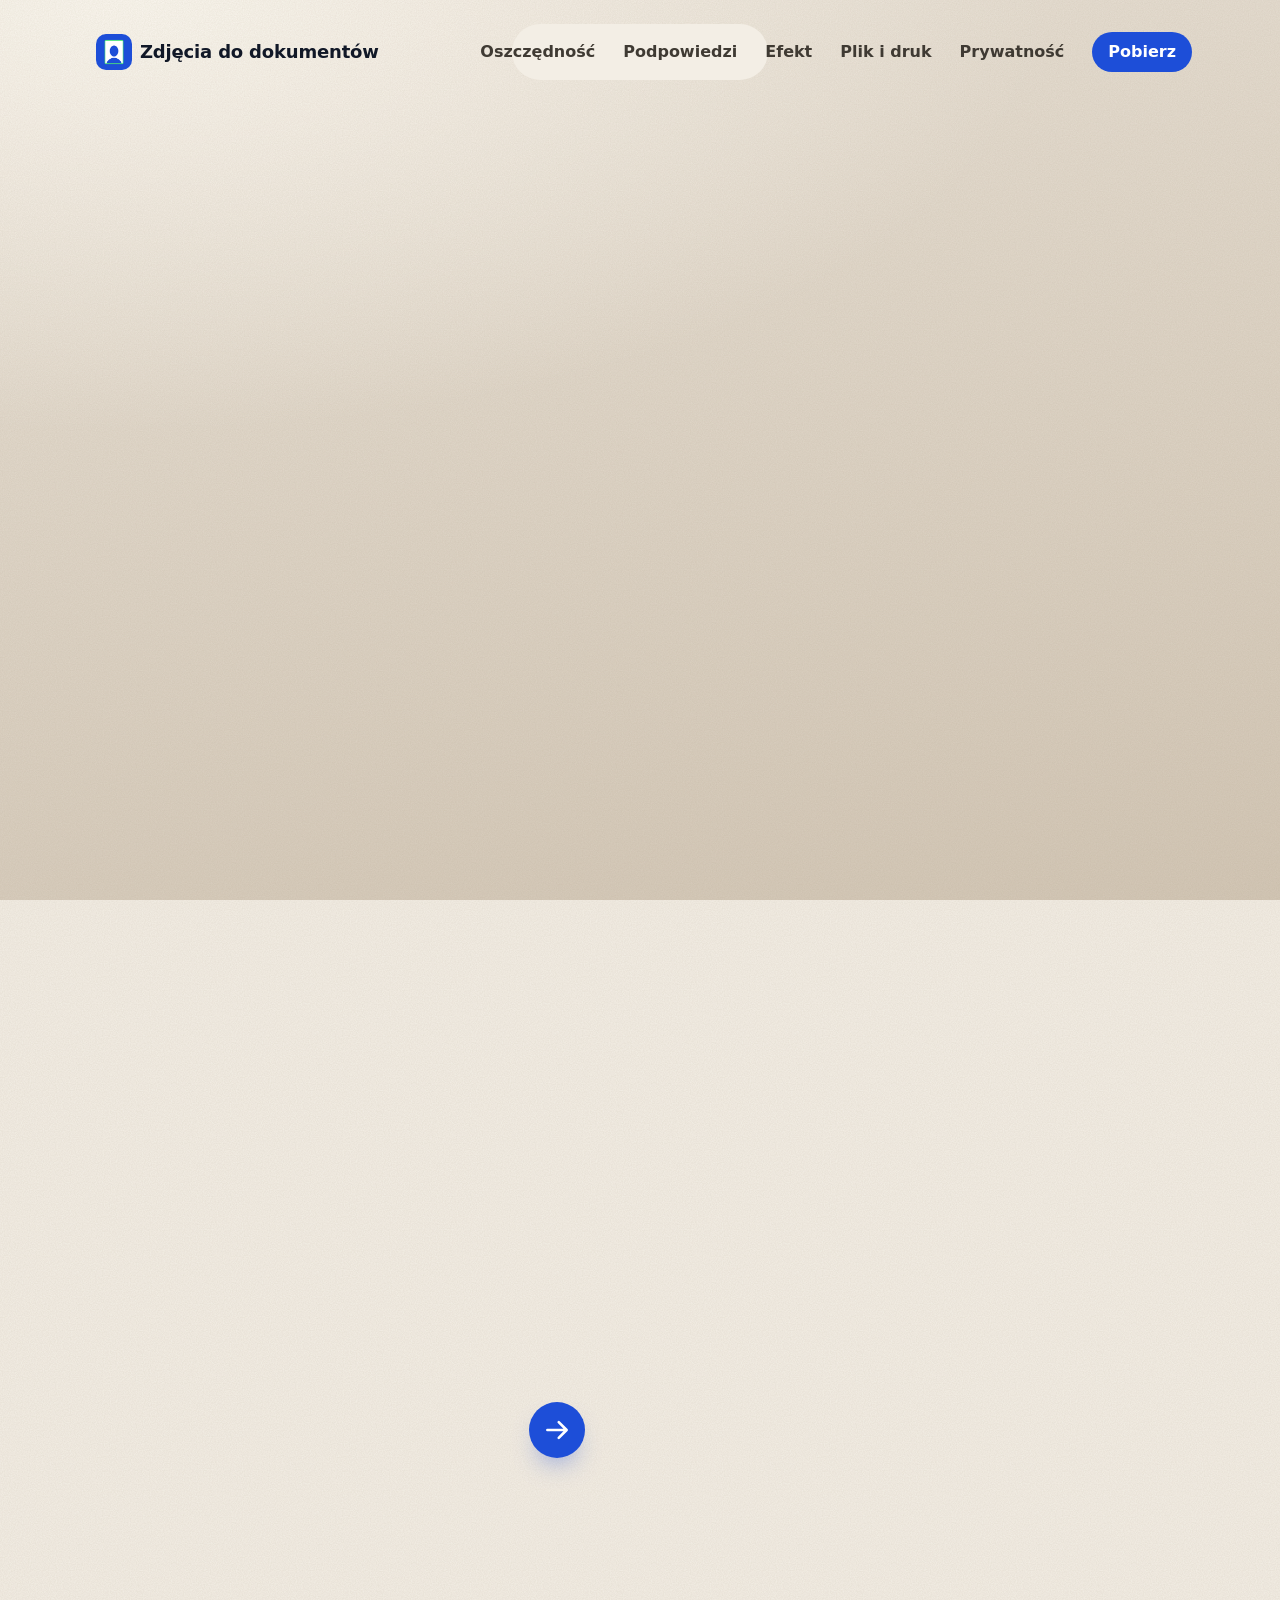
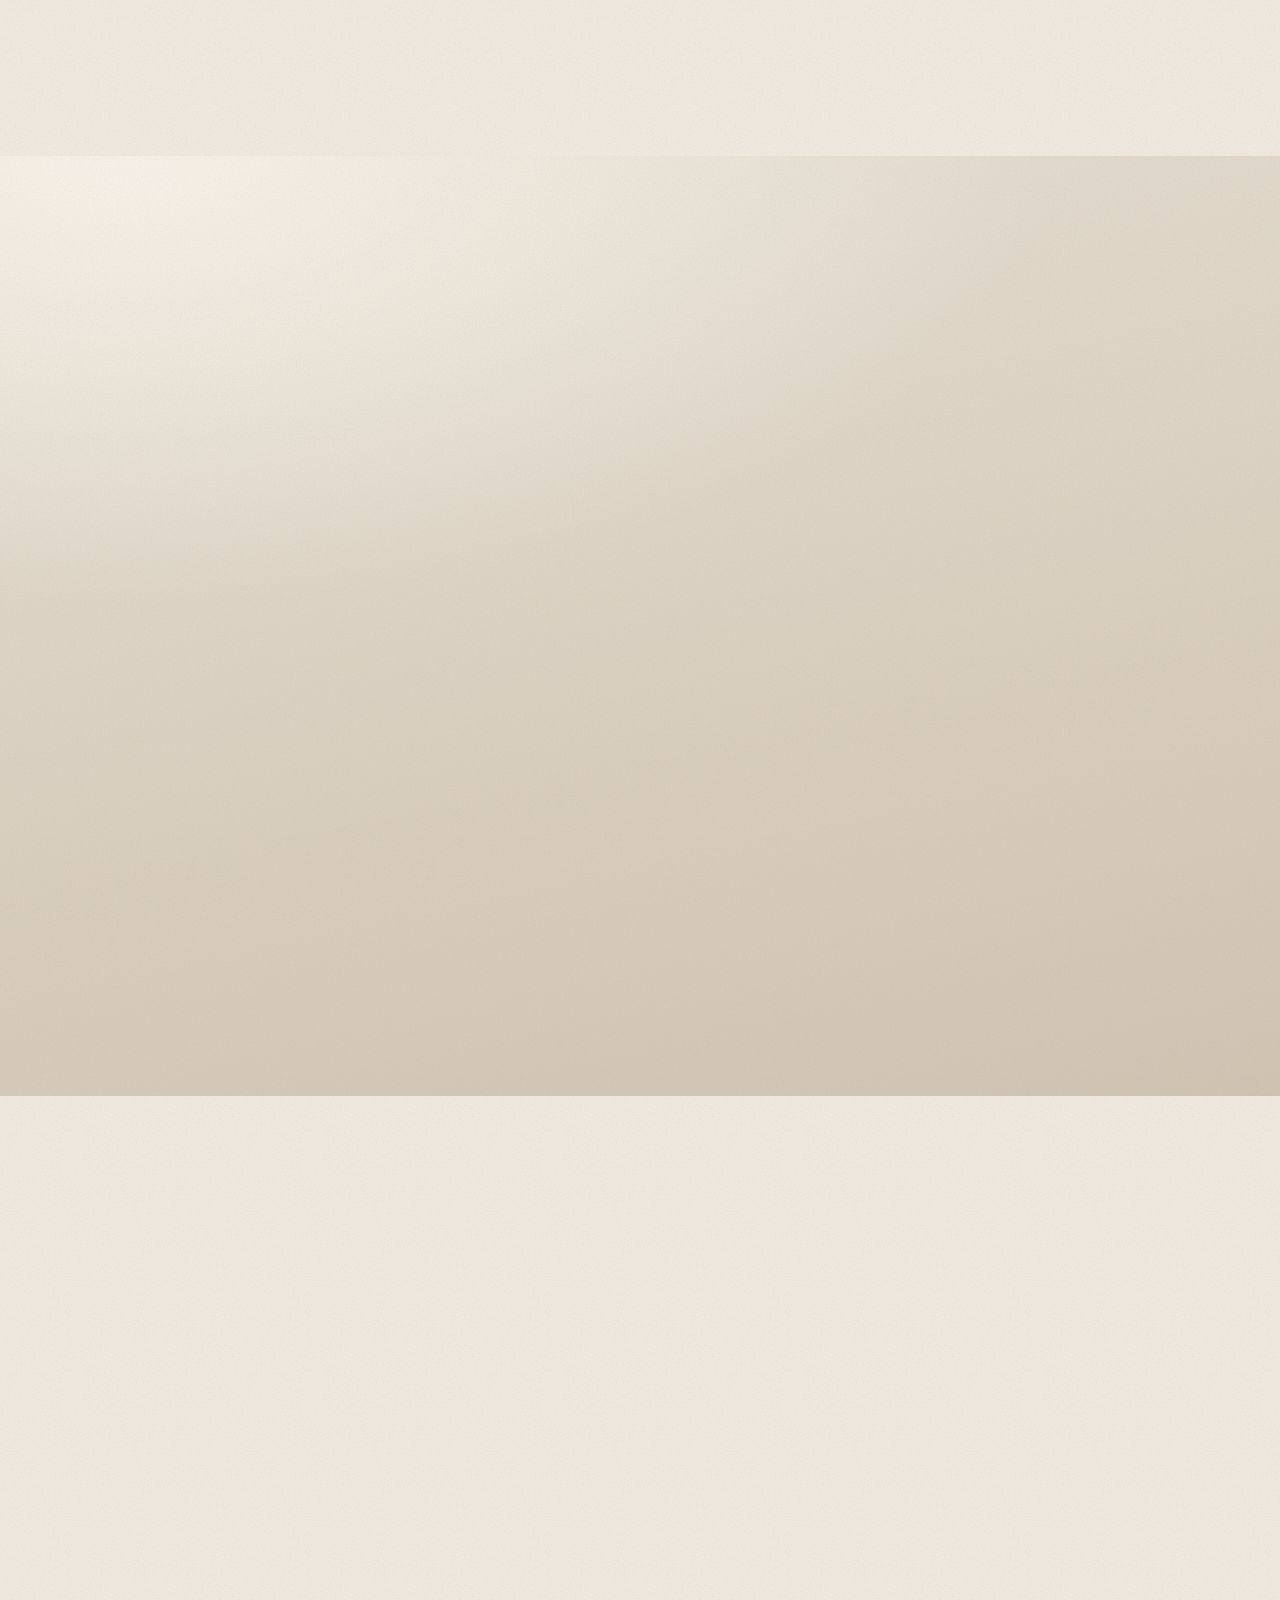
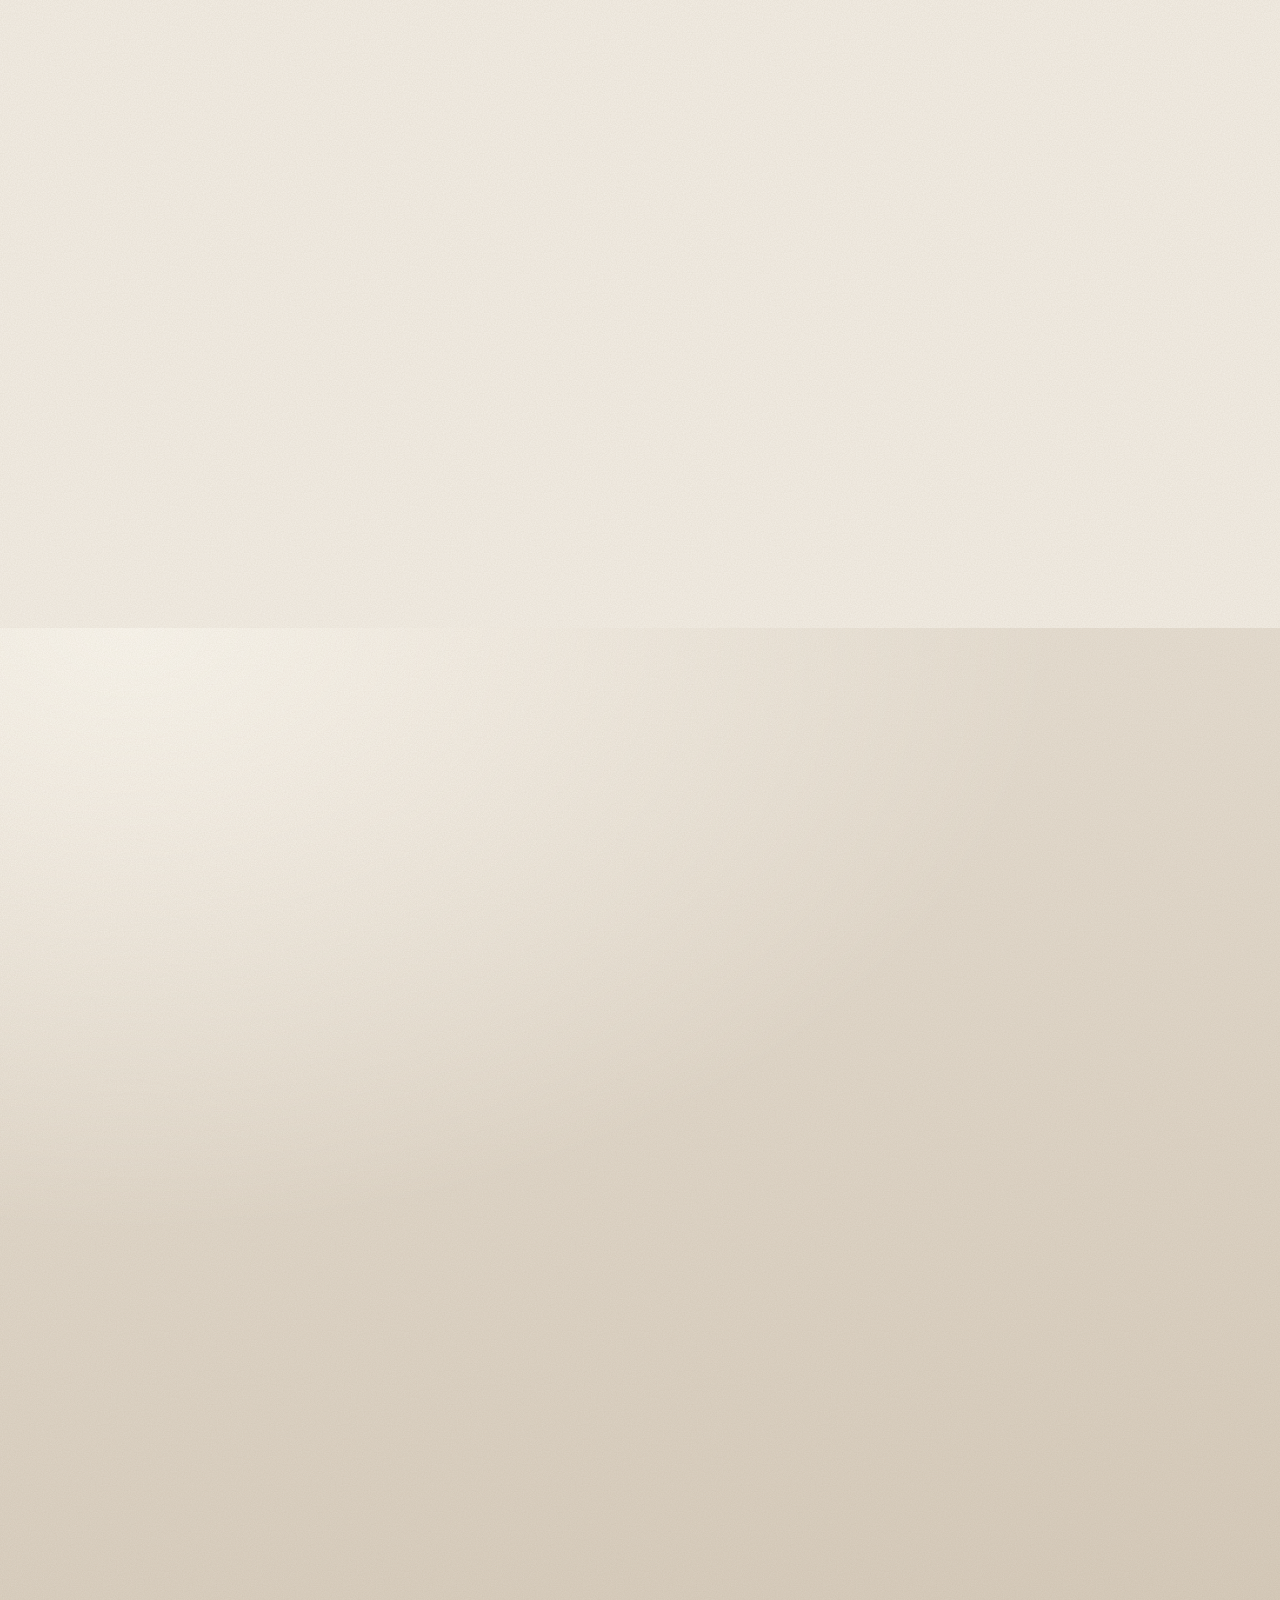
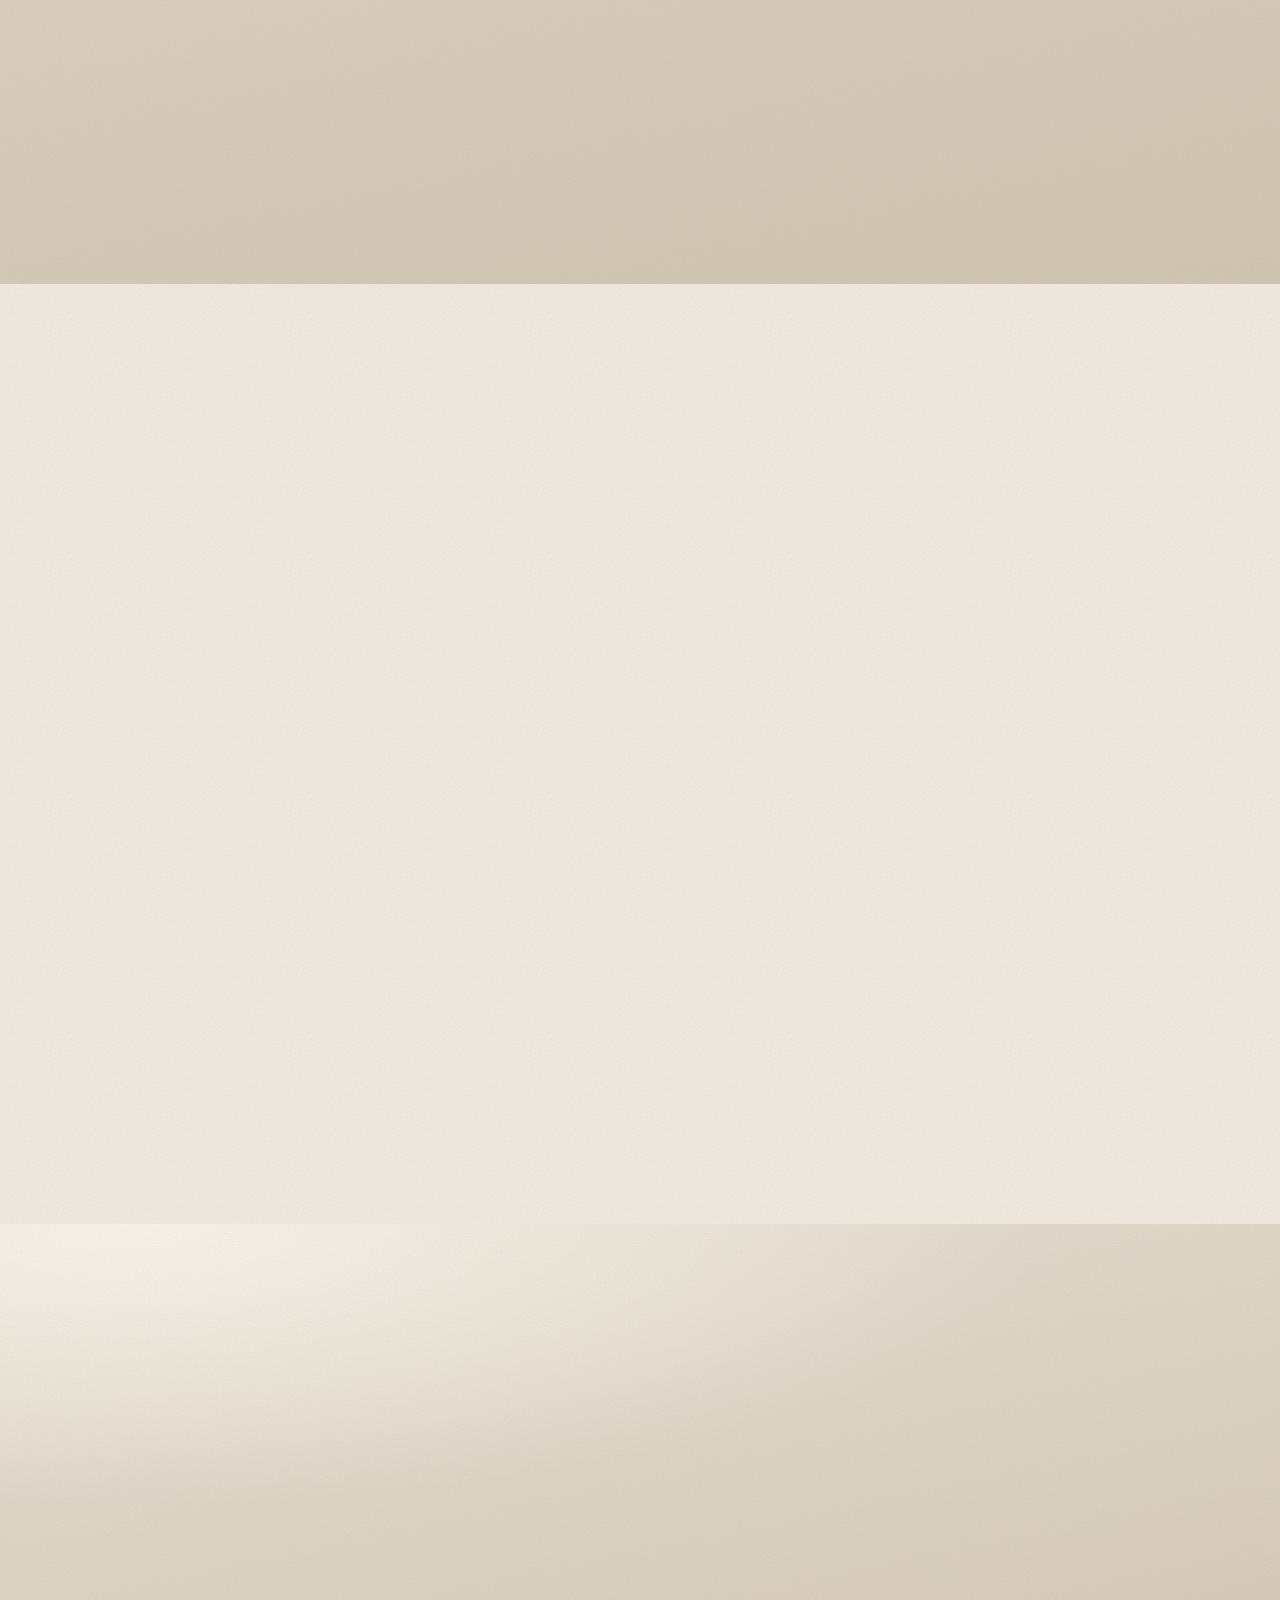
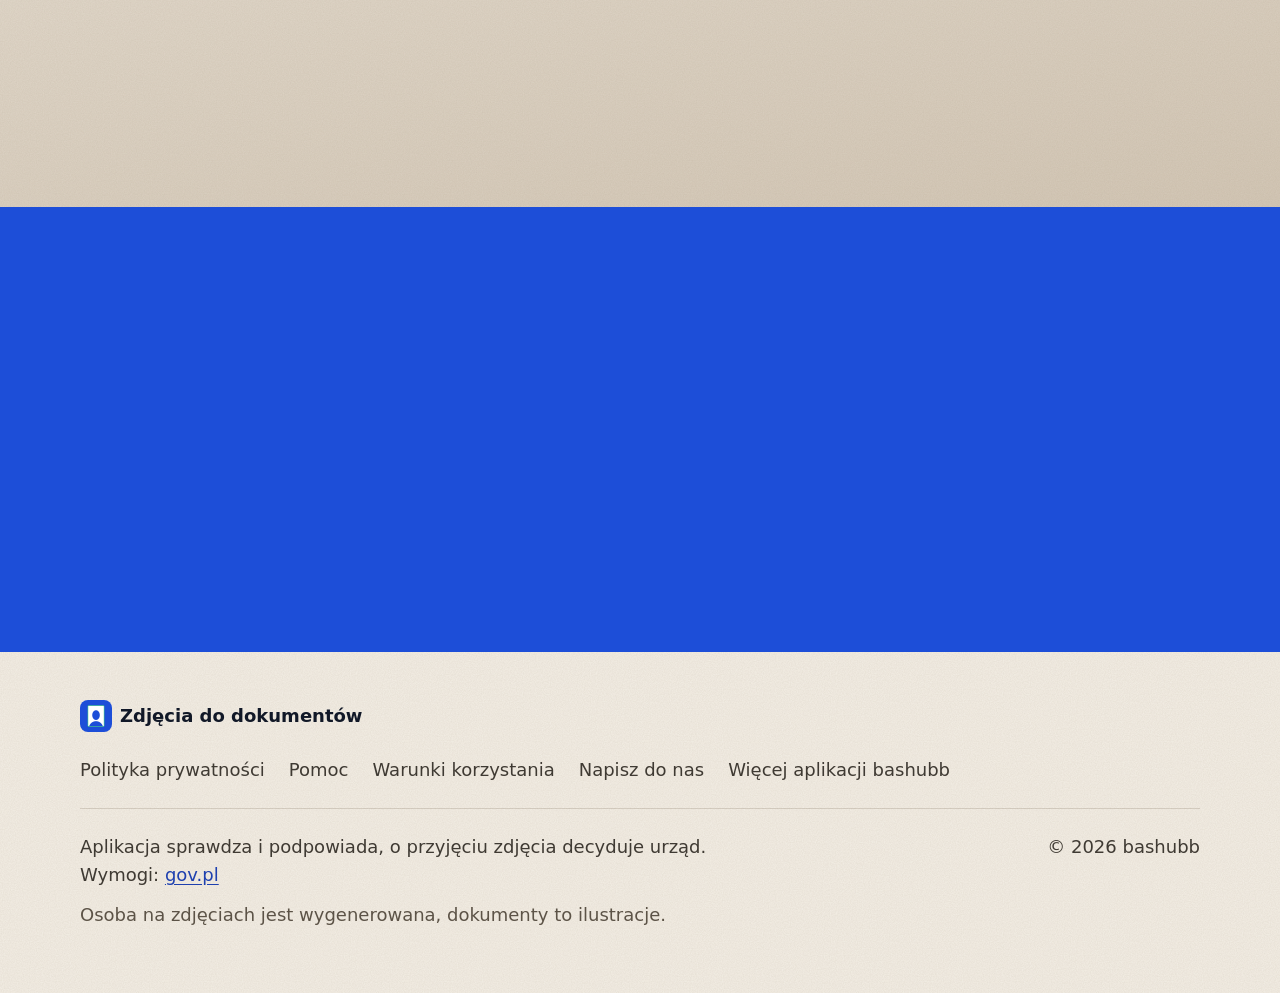
==== commit 6beb120f: "Strona: bez obietnicy wyrównanych cieni, nowe ekrany aplikacji, nagłówek sekcji pliku i druku" ====
--- a/index.html
+++ b/index.html
@@ -4,7 +4,7 @@
 <meta charset="utf-8">
 <meta name="viewport" content="width=device-width, initial-scale=1, viewport-fit=cover">
 <title>Zdjęcia do dokumentów: zdjęcie do dowodu i paszportu telefonem w domu</title>
-<meta name="description" content="Zdjęcie do dowodu i paszportu zrobisz telefonem w domu. Aparat z ramką i owalem z maski MSWiA, podpowiedzi na żywo, potem białe tło, kadr 35 × 45 mm i cienie robią się same. Plik do wniosku online o dowód osobisty albo arkusz 10 × 15 cm do druku. Wszystko na iPhonie.">
+<meta name="description" content="Zdjęcie do dowodu i paszportu zrobisz telefonem w domu. Aparat z ramką i owalem z maski MSWiA, podpowiedzi na żywo, potem białe tło i kadr 35 × 45 mm robią się same. Plik do wniosku online o dowód osobisty albo arkusz 10 × 15 cm do druku. Wszystko na iPhonie.">
 <link rel="canonical" href="https://bashubb.com/idphoto/">
 <meta property="og:url" content="https://bashubb.com/idphoto/">
 <meta name="theme-color" content="#f3eee5">
@@ -36,7 +36,7 @@
   "applicationCategory": "PhotographyApplication",
   "inLanguage": "pl",
   "url": "https://bashubb.com/idphoto/",
-  "description": "Zdjęcie do dowodu osobistego i paszportu telefonem: ramka i owal z maski MSWiA, podpowiedzi na żywo, automatycznie białe tło, kadr 35 × 45 mm i wyrównane cienie. Plik do wniosku online o dowód osobisty albo arkusz 10 × 15 cm do druku (paszport, urząd). Wszystko na telefonie.",
+  "description": "Zdjęcie do dowodu osobistego i paszportu telefonem: ramka i owal z maski MSWiA, podpowiedzi na żywo, automatycznie białe tło i kadr 35 × 45 mm. Plik do wniosku online o dowód osobisty albo arkusz 10 × 15 cm do druku (paszport, urząd). Wszystko na telefonie.",
   "publisher": {"@type": "Organization", "name": "bashubb", "url": "https://bashubb.com/"}
 }
 </script>
@@ -142,13 +142,13 @@
     <div class="reveal">
       <span class="eyebrow">Dowód · paszport · 35&nbsp;×&nbsp;45&nbsp;mm</span>
       <h2 class="title" id="auto-title"><span class="l1">Reszta zrobi się</span> <span class="l2">za Ciebie</span></h2>
-      <p class="sub">Białe tło, kadr 35&nbsp;×&nbsp;45&nbsp;mm i cienie ustawią się automatycznie.</p>
+      <p class="sub">Białe tło i kadr 35&nbsp;×&nbsp;45&nbsp;mm ustawią się automatycznie.</p>
     </div>
     <ul class="ticks reveal d1">
       <li><svg aria-hidden="true"><use href="#i-check-circle"/></svg>Wycinamy postać z tła</li>
       <li><svg aria-hidden="true"><use href="#i-check-circle"/></svg>Jednolite białe tło</li>
       <li><svg aria-hidden="true"><use href="#i-check-circle"/></svg>Kadr 35&nbsp;×&nbsp;45&nbsp;mm według wymogów</li>
-      <li><svg aria-hidden="true"><use href="#i-check-circle"/></svg>Wyrównujemy światło i cienie</li>
+      <li><svg aria-hidden="true"><use href="#i-check-circle"/></svg>Sprawdzamy wynik</li>
     </ul>
     <div class="docs reveal">
       <img src="assets/media/documents.webp" width="2400" height="1300" alt="Makiety dokumentów z tym samym zdjęciem: paszport, dowód osobisty i prawo jazdy (ilustracja)" loading="lazy">
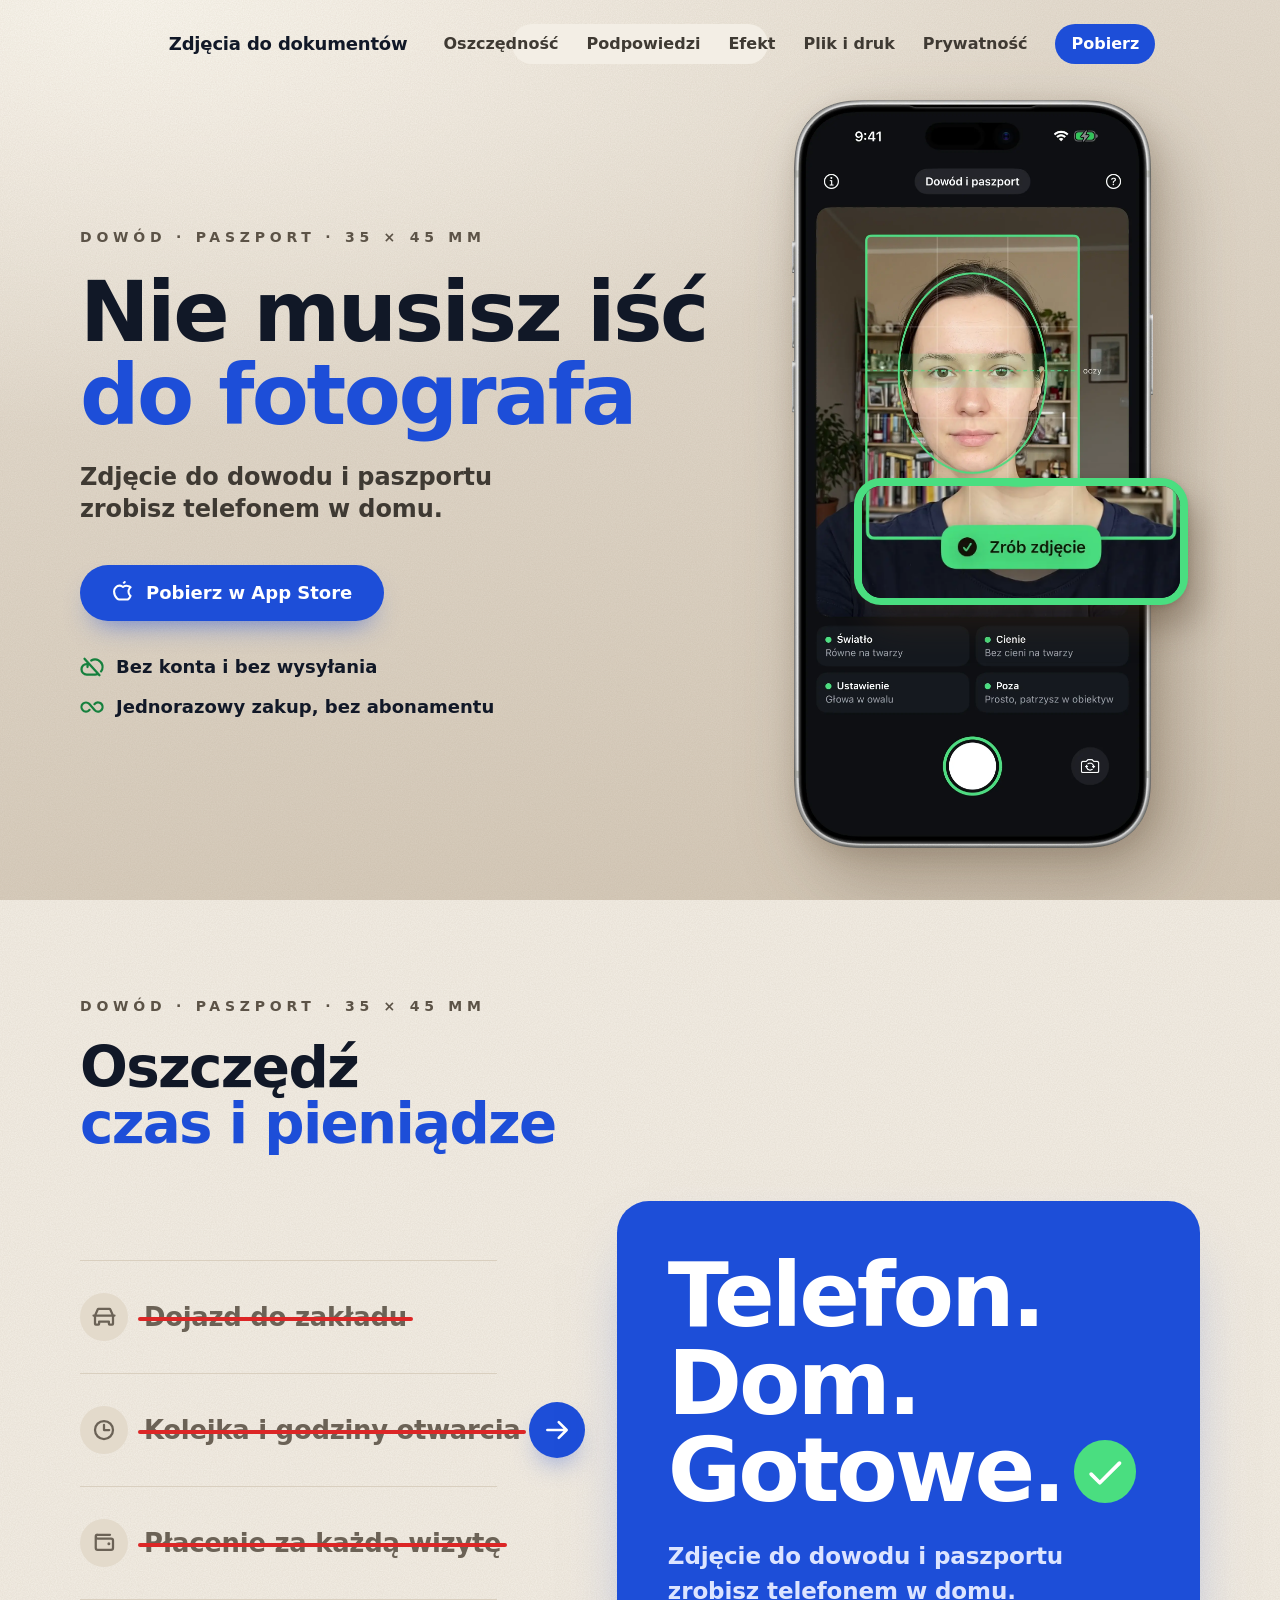
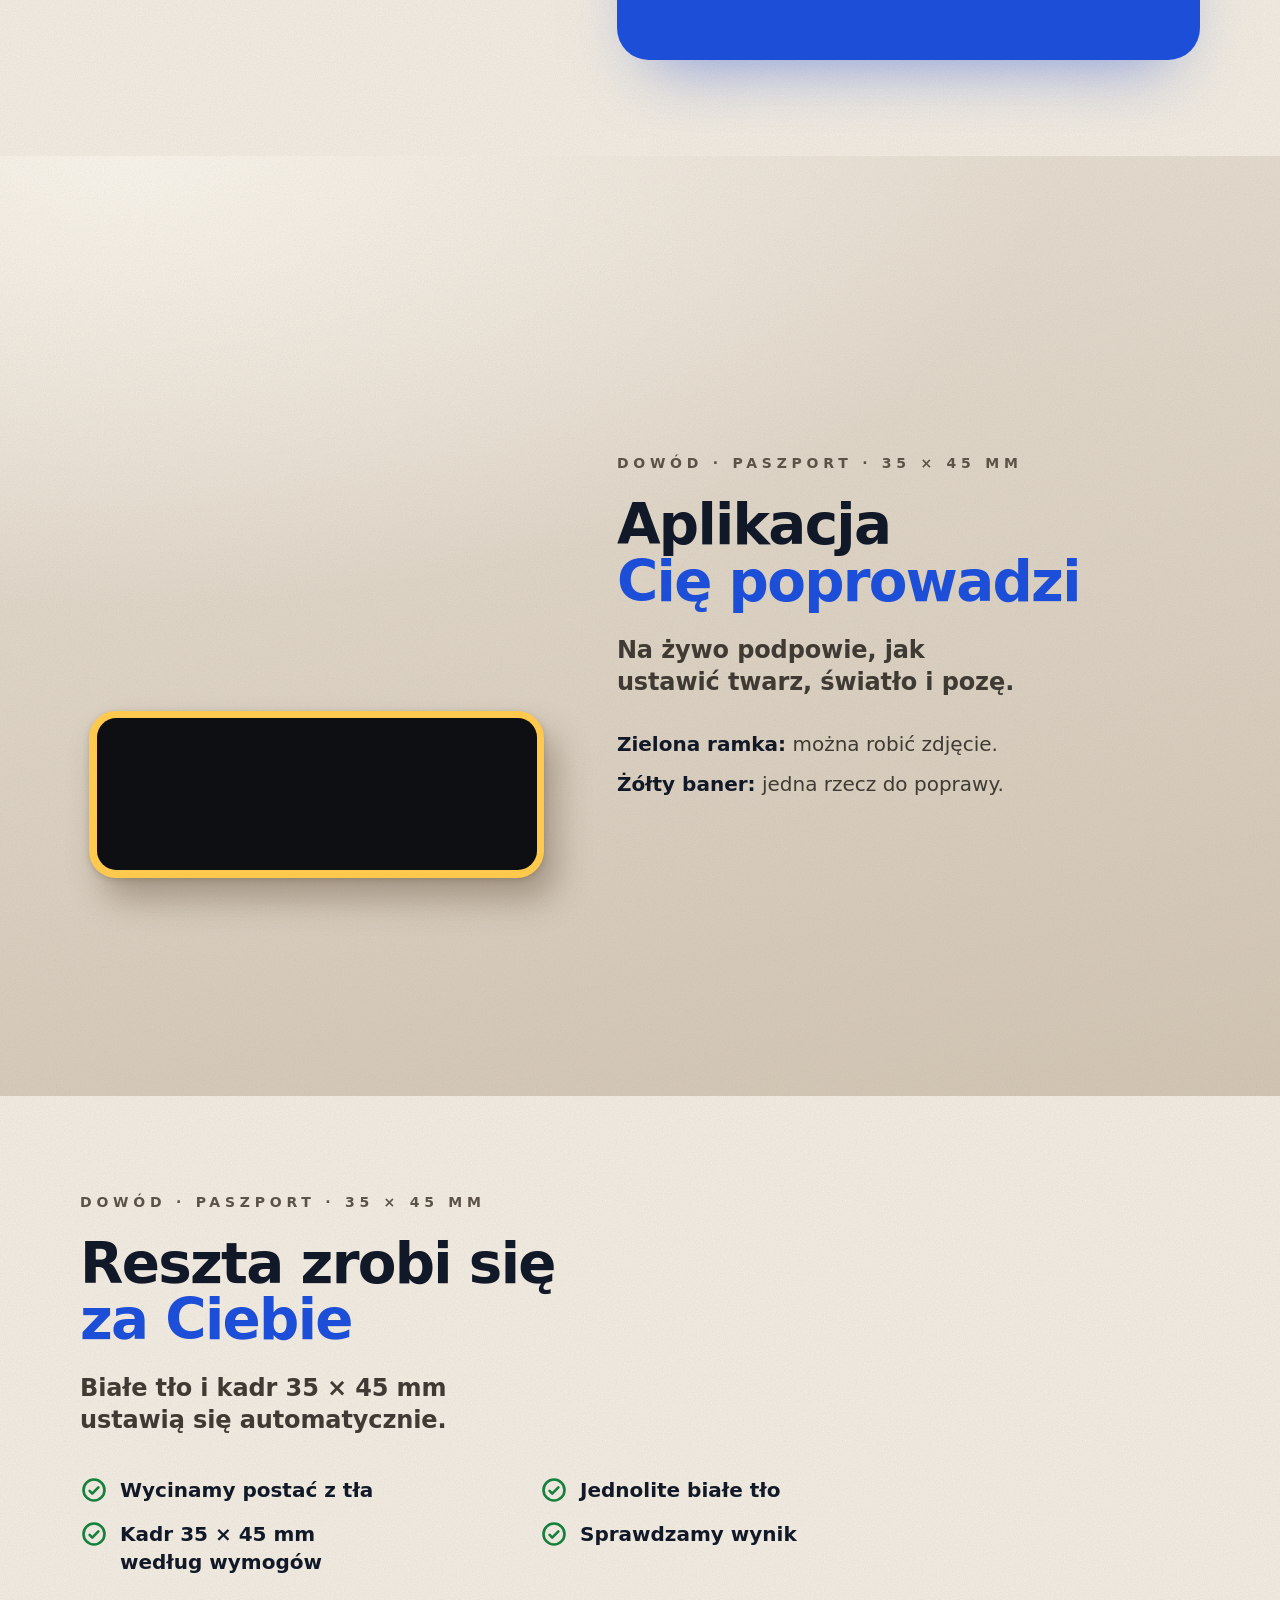
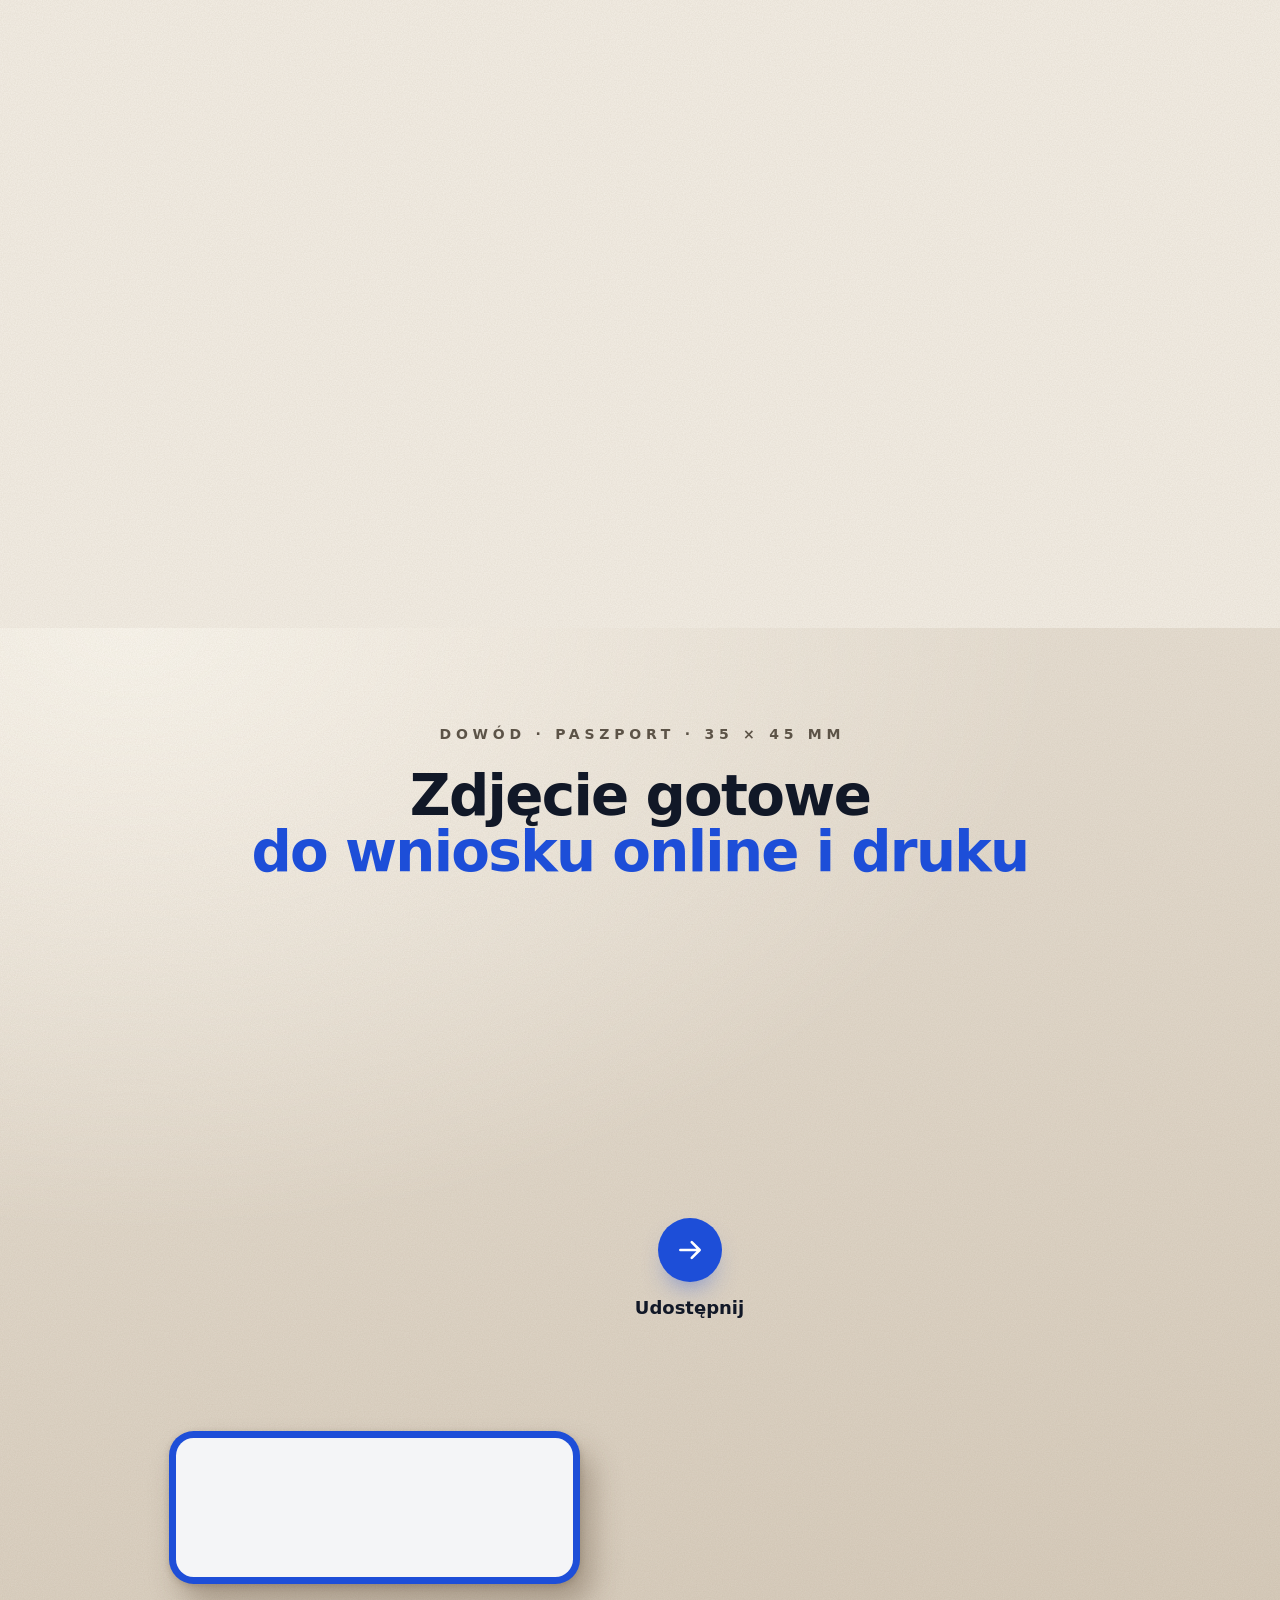
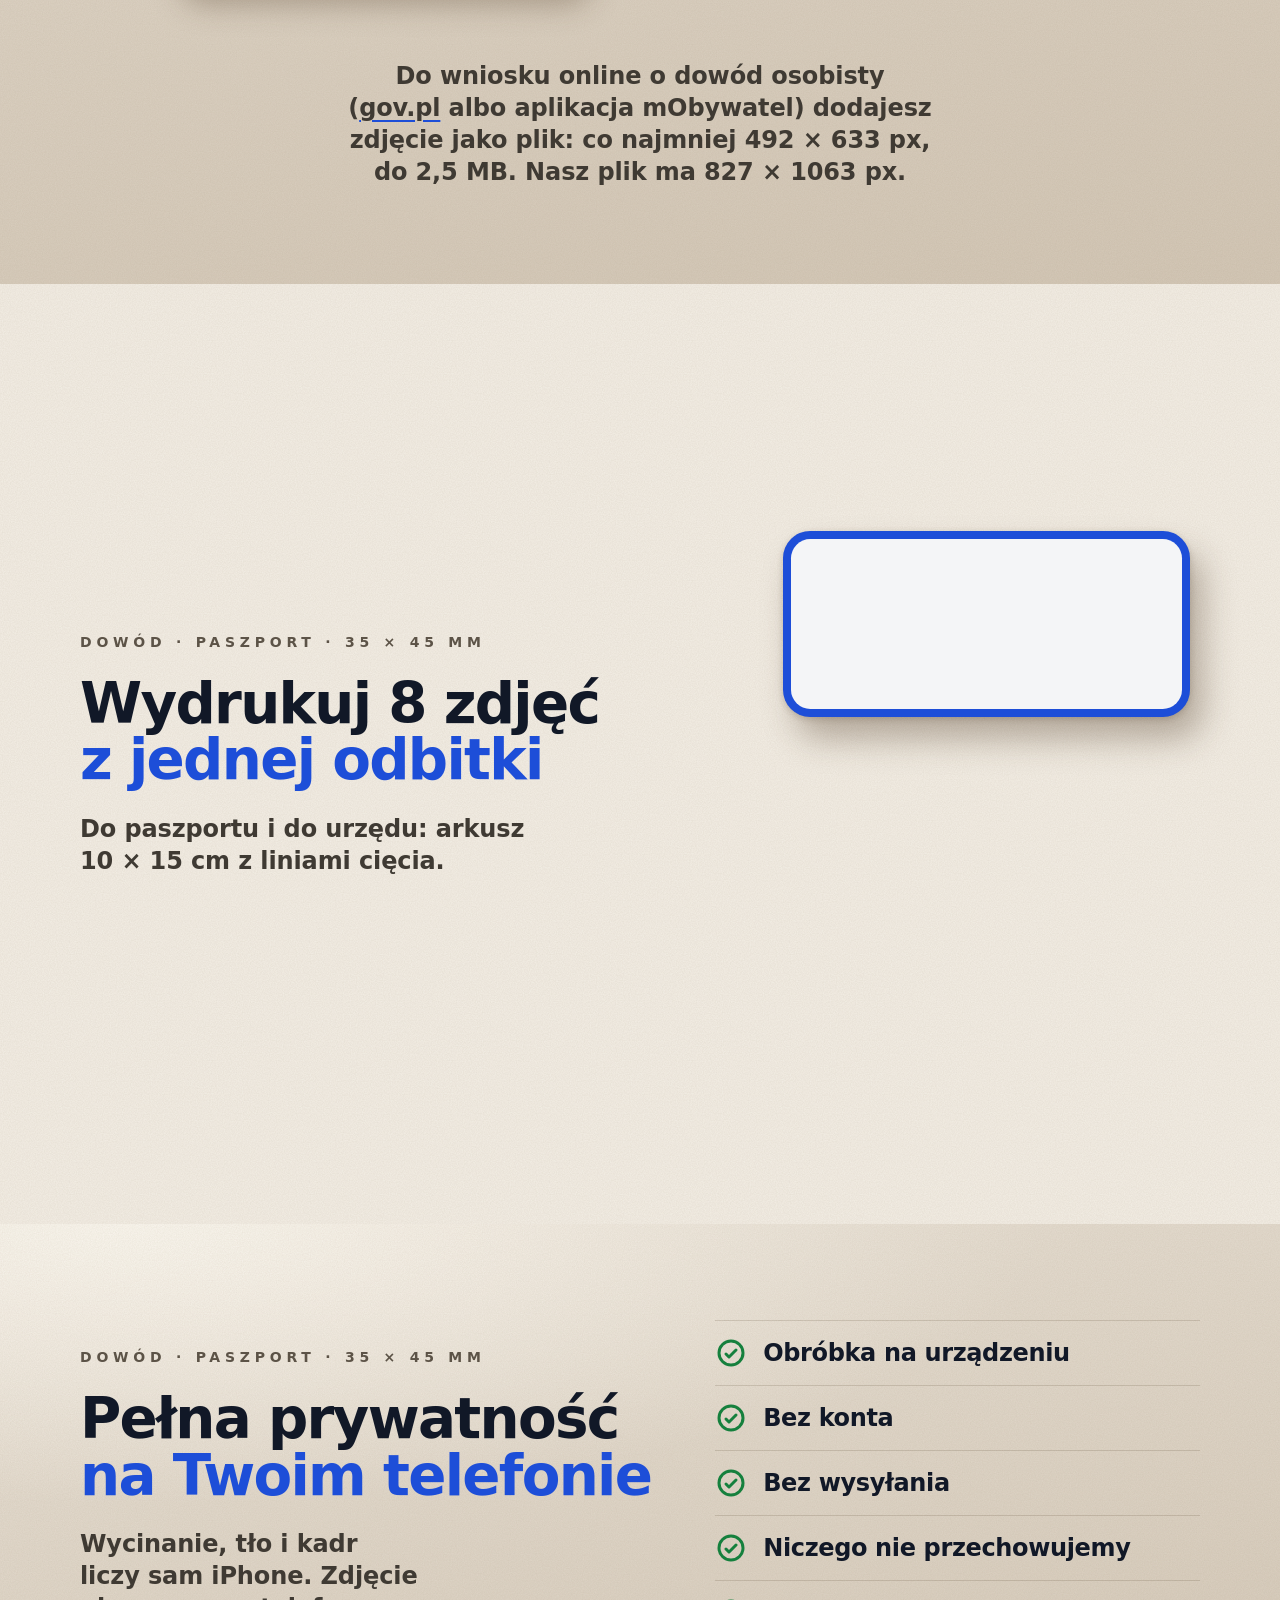
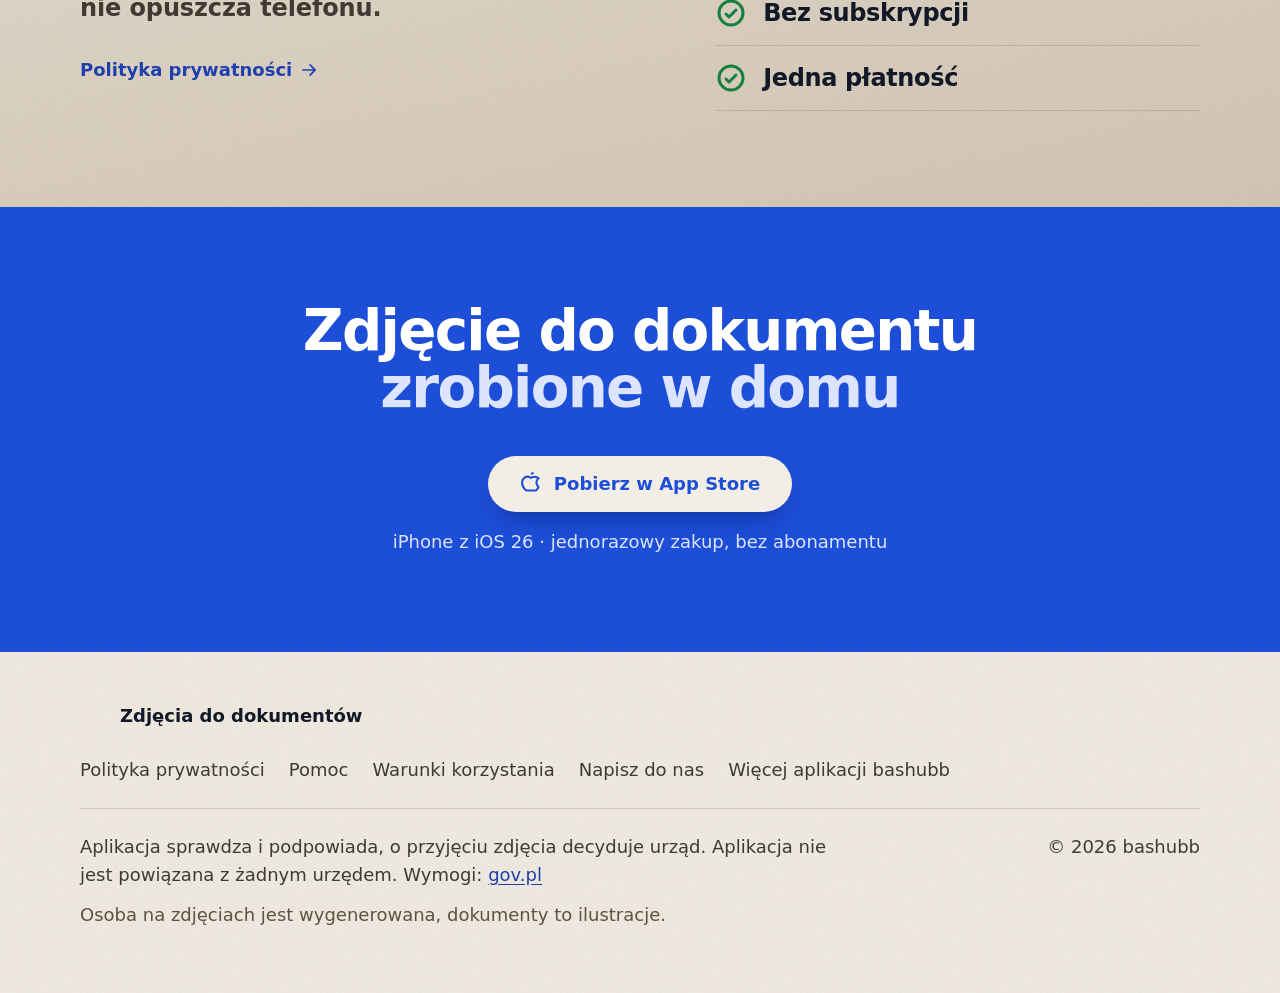
==== commit 307b6fcc: "Strona: adres w App Store, ikony w hero w dwóch rzędach, odświeżone teksty i obrazy - Przyciski „Pob" ====
--- a/index.html
+++ b/index.html
@@ -4,7 +4,7 @@
 <meta charset="utf-8">
 <meta name="viewport" content="width=device-width, initial-scale=1, viewport-fit=cover">
 <title>Zdjęcia do dokumentów: zdjęcie do dowodu i paszportu telefonem w domu</title>
-<meta name="description" content="Zdjęcie do dowodu i paszportu zrobisz telefonem w domu. Aparat z ramką i owalem z maski MSWiA, podpowiedzi na żywo, potem białe tło i kadr 35 × 45 mm robią się same. Plik do wniosku online o dowód osobisty albo arkusz 10 × 15 cm do druku. Wszystko na iPhonie.">
+<meta name="description" content="Zdjęcie do dowodu i paszportu zrobisz telefonem w domu. Aparat z ramką 35 × 45 mm i polami oczu i brody z maski MSWiA, podpowiedzi na żywo, potem białe tło i kadr robią się same. Plik do wniosku online o dowód osobisty albo arkusz 10 × 15 cm do druku. Wszystko na iPhonie.">
 <link rel="canonical" href="https://bashubb.com/idphoto/">
 <meta property="og:url" content="https://bashubb.com/idphoto/">
 <meta name="theme-color" content="#f3eee5">
@@ -13,7 +13,7 @@
 <meta property="og:locale" content="pl_PL">
 <meta property="og:site_name" content="Zdjęcia do dokumentów">
 <meta property="og:title" content="Nie musisz iść do fotografa">
-<meta property="og:description" content="Zdjęcie do dowodu i paszportu zrobisz telefonem w domu. Ramka z maski MSWiA, białe tło i kadr 35 × 45 mm. Wszystko na iPhonie.">
+<meta property="og:description" content="Zdjęcie do dowodu i paszportu zrobisz telefonem w domu. Ramka 35 × 45 mm z polami oczu i brody z maski MSWiA, białe tło i kadr. Wszystko na iPhonie.">
 <meta property="og:image" content="https://bashubb.com/idphoto/assets/social-preview.jpg">
 <meta property="og:image:width" content="1200">
 <meta property="og:image:height" content="630">
@@ -26,7 +26,7 @@
 <link rel="apple-touch-icon" href="assets/fav/apple-touch-icon.png">
 <link rel="preload" href="assets/media/phone-ready.webp" as="image" type="image/webp" fetchpriority="high">
 <link rel="stylesheet" href="assets/landing.css?v=2">
-<link rel="stylesheet" href="assets/idphoto.css?v=3">
+<link rel="stylesheet" href="assets/idphoto.css?v=4">
 <script type="application/ld+json">
 {
   "@context": "https://schema.org",
@@ -36,7 +36,7 @@
   "applicationCategory": "PhotographyApplication",
   "inLanguage": "pl",
   "url": "https://bashubb.com/idphoto/",
-  "description": "Zdjęcie do dowodu osobistego i paszportu telefonem: ramka i owal z maski MSWiA, podpowiedzi na żywo, automatycznie białe tło i kadr 35 × 45 mm. Plik do wniosku online o dowód osobisty albo arkusz 10 × 15 cm do druku (paszport, urząd). Wszystko na telefonie.",
+  "description": "Zdjęcie do dowodu osobistego i paszportu telefonem: ramka 35 × 45 mm z polami oczu i brody z maski MSWiA, podpowiedzi na żywo, automatycznie białe tło i kadr. Plik do wniosku online o dowód osobisty albo arkusz 10 × 15 cm do druku (paszport, urząd). Wszystko na telefonie.",
   "publisher": {"@type": "Organization", "name": "bashubb", "url": "https://bashubb.com/"}
 }
 </script>
@@ -55,7 +55,7 @@
     <a href="#send">Plik i druk</a>
     <a href="#privacy">Prywatność</a>
   </div>
-  <a class="btn sm cta" href="https://apps.apple.com/pl/app/" data-todo="app-store-url">Pobierz</a>
+  <a class="btn sm cta" href="https://apps.apple.com/pl/app/id6835585571">Pobierz</a>
   <button class="burger" type="button" aria-expanded="false" aria-controls="menu" aria-label="Otwórz menu"><span></span><span></span></button>
 </nav>
 <div class="menu" id="menu">
@@ -77,7 +77,7 @@
       <h1 class="hero-title" id="hero-title"><span class="l1">Nie musisz iść</span> <span class="l2">do fotografa</span></h1>
       <p class="sub">Zdjęcie do dowodu i paszportu zrobisz telefonem w domu.</p>
       <div class="cta-row">
-        <a class="btn lg" href="https://apps.apple.com/pl/app/" data-todo="app-store-url"><svg class="apple" aria-hidden="true"><use href="#i-apple-logo"/></svg>Pobierz w App Store</a>
+        <a class="btn lg" href="https://apps.apple.com/pl/app/id6835585571"><svg class="apple" aria-hidden="true"><use href="#i-apple-logo"/></svg>Pobierz w App Store</a>
       </div>
       <ul class="proof" aria-label="W skrócie">
         <li><svg aria-hidden="true"><use href="#i-cloud-slash"/></svg>Bez konta i bez wysyłania</li>
@@ -151,7 +151,7 @@
       <li><svg aria-hidden="true"><use href="#i-check-circle"/></svg>Sprawdzamy wynik</li>
     </ul>
     <div class="docs reveal">
-      <img src="assets/media/documents.webp" width="2400" height="1300" alt="Makiety dokumentów z tym samym zdjęciem: paszport, dowód osobisty i prawo jazdy (ilustracja)" loading="lazy">
+      <img src="assets/media/documents.webp" width="2400" height="1300" alt="Makiety dokumentów z tym samym zdjęciem: paszport i dowód osobisty (ilustracja)" loading="lazy">
     </div>
   </div>
 </section>
@@ -228,7 +228,7 @@
   <div class="wrap">
     <h2 class="title reveal" id="final-title"><span class="l1">Zdjęcie do dokumentu</span> <span class="l2">zrobione w domu</span></h2>
     <div class="cta-row reveal d1">
-      <a class="btn lg" href="https://apps.apple.com/pl/app/" data-todo="app-store-url"><svg class="apple" aria-hidden="true"><use href="#i-apple-logo"/></svg>Pobierz w App Store</a>
+      <a class="btn lg" href="https://apps.apple.com/pl/app/id6835585571"><svg class="apple" aria-hidden="true"><use href="#i-apple-logo"/></svg>Pobierz w App Store</a>
     </div>
     <p class="small reveal d2">iPhone z iOS 26 · jednorazowy zakup, bez abonamentu</p>
   </div>
@@ -246,7 +246,7 @@
       <a href="https://bashubb.com/">Więcej aplikacji bashubb</a>
     </nav>
     <div class="meta">
-      <p class="note">Aplikacja sprawdza i podpowiada, o przyjęciu zdjęcia decyduje urząd. Wymogi: <a href="https://www.gov.pl/web/gov/zdjecie-do-dowodu-lub-paszportu" rel="noopener">gov.pl</a></p>
+      <p class="note">Aplikacja sprawdza i podpowiada, o przyjęciu zdjęcia decyduje urząd. Aplikacja nie jest powiązana z żadnym urzędem. Wymogi: <a href="https://www.gov.pl/web/gov/zdjecie-do-dowodu-lub-paszportu" rel="noopener">gov.pl</a></p>
       <span>© 2026 bashubb</span>
       <p class="quiet">Osoba na zdjęciach jest wygenerowana, dokumenty to ilustracje.</p>
     </div>
--- a/assets/idphoto.css
+++ b/assets/idphoto.css
@@ -168,7 +168,7 @@
 .hero-grid { display: grid; grid-template-columns: minmax(0, 1fr) auto; column-gap: var(--s-600); align-items: center; }
 .hero-copy { max-width: 680px; }
 .hero .cta-row { margin-top: var(--s-500); }
-.proof { margin-top: var(--s-400); gap: var(--s-100) var(--s-400); font-size: 18px; line-height: 28px; font-weight: 600; color: var(--ink); }
+.proof { margin-top: var(--s-400); flex-direction: column; align-items: flex-start; gap: var(--s-100); font-size: 18px; line-height: 28px; font-weight: 600; color: var(--ink); }
 .proof svg { width: 24px; height: 24px; color: var(--ok); }
 .proof li { gap: var(--s-100); }
 
